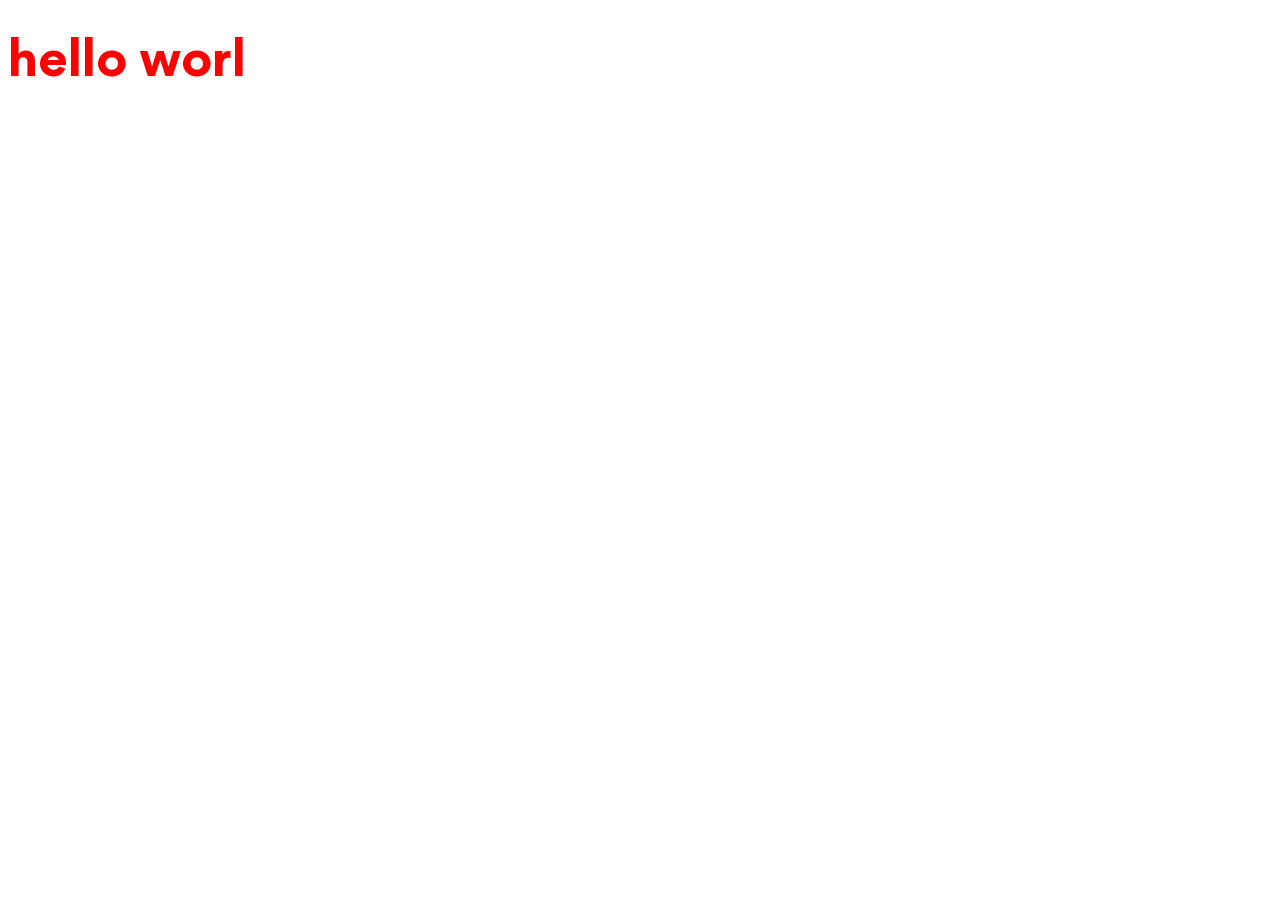
==== index.html @ bc9df367 "khoi tao project" ====
<!DOCTYPE html>
<html lang="en">
  <head>
    <meta charset="UTF-8" />
    <meta name="viewport" content="width=device-width, initial-scale=1.0" />
    <link rel="stylesheet" href="./assets/css/styles.css" />
    <title>Grocerymart</title>
    <!-- Favicon -->
    <link
      rel="apple-touch-icon"
      sizes="76x76"
      href="./assets/favicon/android-chrome-96x96.png"
    />
    <link
      rel="icon"
      type="image/png"
      sizes="32x32"
      href="./assets/favicon/favicon-32x32.png"
    />
    <link
      rel="icon"
      type="image/png"
      sizes="16x16"
      href="./assets/favicon/favicon-16x16.png"
    />
    <link rel="manifest" href="./assets/favicon/site.webmanifest" />
    <link
      rel="mask-icon"
      href="./assets/favicon/safari-pinned-tab.svg"
      color="#5bbad5"
    />
    <meta name="msapplication-TileColor" content="#da532c" />
    <meta name="theme-color" content="#ffffff" />
    <!-- font -->
    <link rel="stylesheet" href="./assets/fonts/stylesheet.css" />
  </head>
  <body>
    <h1>hello worl</h1>
  </body>
</html>
---- assets/css/styles.css ----
h1 {
  color: red;
}

body {
  font-size: 1.6rem;
  font-family: "Gordita", sans-serif;
}

/*# sourceMappingURL=styles.css.map */
---- assets/fonts/stylesheet.css ----
@font-face {
    font-family: 'Gordita';
    src: url('Gordita-BoldItalic.woff2') format('woff2'),
        url('Gordita-BoldItalic.woff') format('woff');
    font-weight: bold;
    font-style: italic;
    font-display: swap;
}

@font-face {
    font-family: 'Gordita';
    src: url('Gordita-Black.woff2') format('woff2'),
        url('Gordita-Black.woff') format('woff');
    font-weight: 900;
    font-style: normal;
    font-display: swap;
}

@font-face {
    font-family: 'Gordita';
    src: url('Gordita-BlackItalic.woff2') format('woff2'),
        url('Gordita-BlackItalic.woff') format('woff');
    font-weight: 900;
    font-style: italic;
    font-display: swap;
}

@font-face {
    font-family: 'Gordita';
    src: url('Gordita-Bold.woff2') format('woff2'),
        url('Gordita-Bold.woff') format('woff');
    font-weight: bold;
    font-style: normal;
    font-display: swap;
}

@font-face {
    font-family: 'Gordita';
    src: url('Gordita-Light.woff2') format('woff2'),
        url('Gordita-Light.woff') format('woff');
    font-weight: 300;
    font-style: normal;
    font-display: swap;
}

@font-face {
    font-family: 'Gordita';
    src: url('Gordita-Regular.woff2') format('woff2'),
        url('Gordita-Regular.woff') format('woff');
    font-weight: normal;
    font-style: normal;
    font-display: swap;
}

@font-face {
    font-family: 'Gordita';
    src: url('Gordita-Italic.woff2') format('woff2'),
        url('Gordita-Italic.woff') format('woff');
    font-weight: normal;
    font-style: italic;
    font-display: swap;
}

@font-face {
    font-family: 'Gordita';
    src: url('Gordita-LightItalic.woff2') format('woff2'),
        url('Gordita-LightItalic.woff') format('woff');
    font-weight: 300;
    font-style: italic;
    font-display: swap;
}

@font-face {
    font-family: 'Gordita';
    src: url('Gordita-MediumItalic.woff2') format('woff2'),
        url('Gordita-MediumItalic.woff') format('woff');
    font-weight: 500;
    font-style: italic;
    font-display: swap;
}

@font-face {
    font-family: 'Gordita';
    src: url('Gordita-Medium.woff2') format('woff2'),
        url('Gordita-Medium.woff') format('woff');
    font-weight: 500;
    font-style: normal;
    font-display: swap;
}
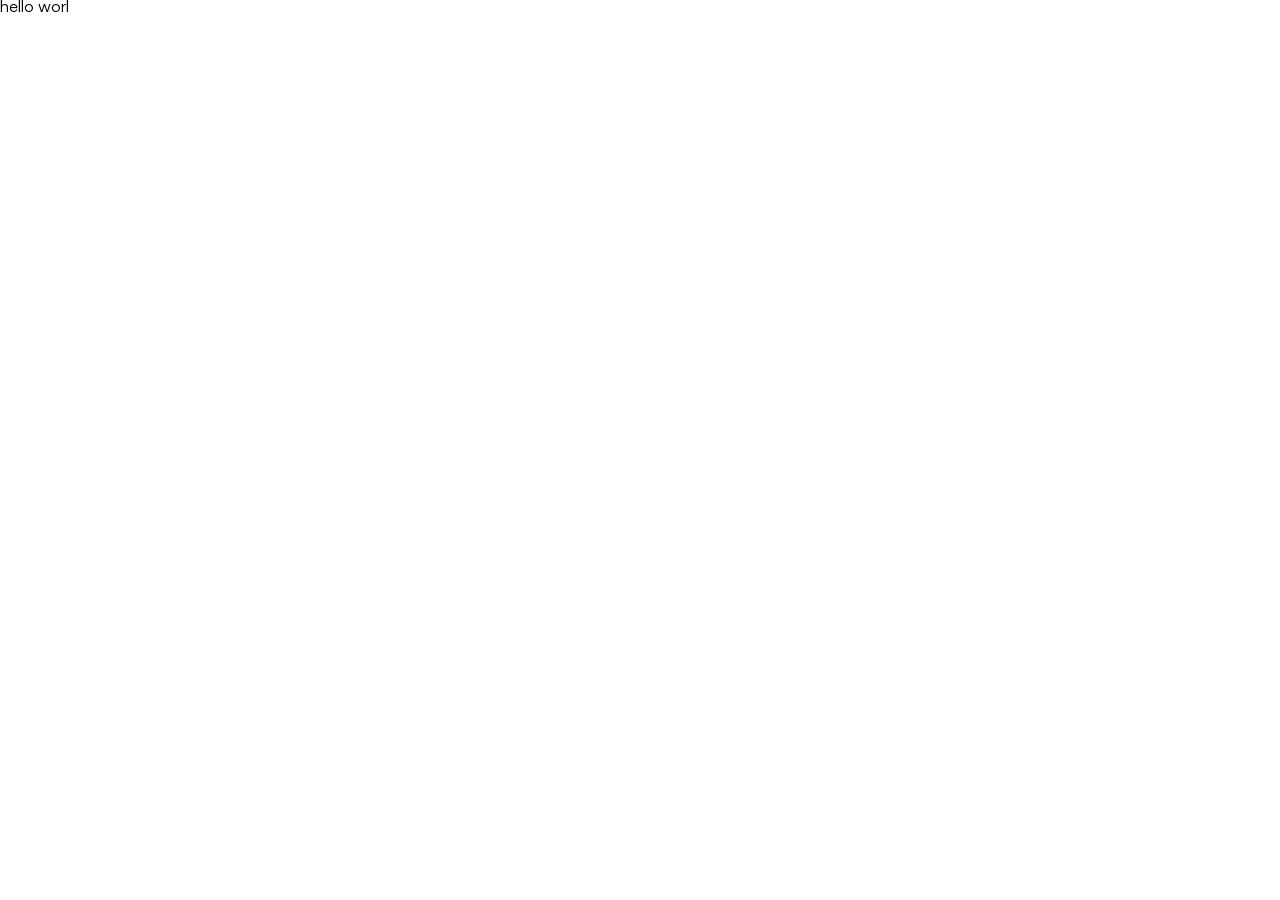
==== commit 09873258: "cấu hình sass cho dự án" ====
--- a/index.html
+++ b/index.html
@@ -33,6 +33,8 @@
     <meta name="theme-color" content="#ffffff" />
     <!-- font -->
     <link rel="stylesheet" href="./assets/fonts/stylesheet.css" />
+    <!-- Styles -->
+    <link rel="stylesheet" href="./assets/css/main.css" />
   </head>
   <body>
     <h1>hello worl</h1>
--- a/assets/css/main.css
+++ b/assets/css/main.css
@@ -0,0 +1,151 @@
+/* http://meyerweb.com/eric/tools/css/reset/ 
+   v2.0 | 20110126
+   License: none (public domain)
+*/
+html,
+body,
+div,
+span,
+applet,
+object,
+iframe,
+h1,
+h2,
+h3,
+h4,
+h5,
+h6,
+p,
+blockquote,
+pre,
+a,
+abbr,
+acronym,
+address,
+big,
+cite,
+code,
+del,
+dfn,
+em,
+img,
+ins,
+kbd,
+q,
+s,
+samp,
+small,
+strike,
+strong,
+sub,
+sup,
+tt,
+var,
+b,
+u,
+i,
+center,
+dl,
+dt,
+dd,
+ol,
+ul,
+li,
+fieldset,
+form,
+label,
+legend,
+table,
+caption,
+tbody,
+tfoot,
+thead,
+tr,
+th,
+td,
+article,
+aside,
+canvas,
+details,
+embed,
+figure,
+figcaption,
+footer,
+header,
+hgroup,
+menu,
+nav,
+output,
+ruby,
+section,
+summary,
+time,
+mark,
+audio,
+video {
+  margin: 0;
+  padding: 0;
+  border: 0;
+  font-size: 100%;
+  font: inherit;
+  vertical-align: baseline;
+}
+
+/* HTML5 display-role reset for older browsers */
+article,
+aside,
+details,
+figcaption,
+figure,
+footer,
+header,
+hgroup,
+menu,
+nav,
+section {
+  display: block;
+}
+
+body {
+  line-height: 1;
+}
+
+ol,
+ul {
+  list-style: none;
+}
+
+blockquote,
+q {
+  quotes: none;
+}
+
+blockquote:before,
+blockquote:after,
+q:before,
+q:after {
+  content: "";
+  content: none;
+}
+
+table {
+  border-collapse: collapse;
+  border-spacing: 0;
+}
+
+*,
+::before,
+::after {
+  box-sizing: border-box;
+}
+
+html {
+  font-size: 62.5%;
+}
+
+body {
+  font-size: 1.6rem;
+  font-family: "Gordita", sans-serif;
+}
+
+/*# sourceMappingURL=main.css.map */
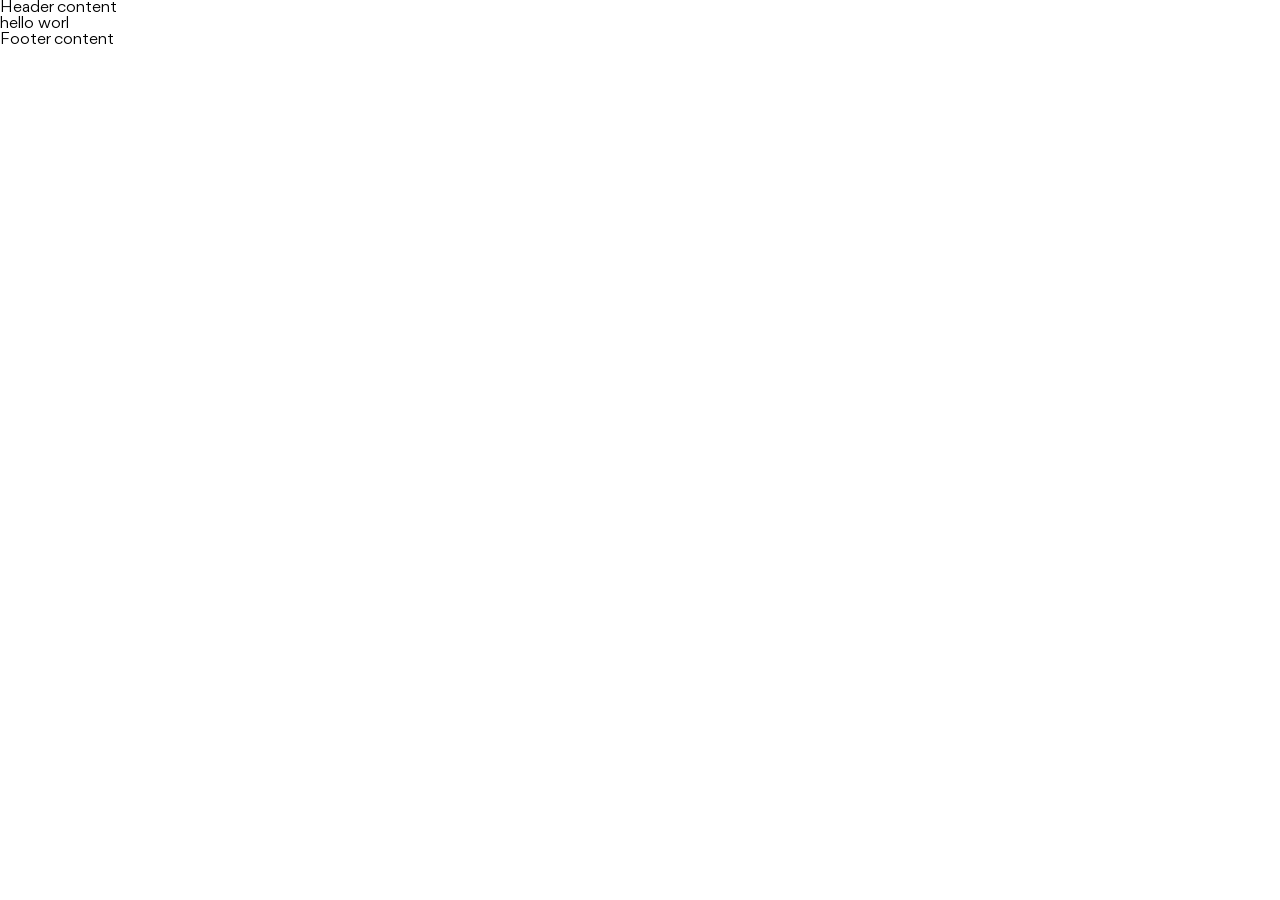
==== commit 0d389a53: "Tái sử dụng header, footer trong trang" ====
--- a/index.html
+++ b/index.html
@@ -35,8 +35,22 @@
     <link rel="stylesheet" href="./assets/fonts/stylesheet.css" />
     <!-- Styles -->
     <link rel="stylesheet" href="./assets/css/main.css" />
+    <script src="./assets/js/scripts.js"></script>
   </head>
   <body>
+    <!-- Header -->
+    <header id="header"></header>
+    <script>
+      load("#header", "./template/header.html");
+    </script>
+
+    <!-- Main -->
     <h1>hello worl</h1>
+
+    <!-- Footer -->
+    <footer id="footer"></footer>
+    <script>
+      load("#footer", "./template/footer.html");
+    </script>
   </body>
 </html>
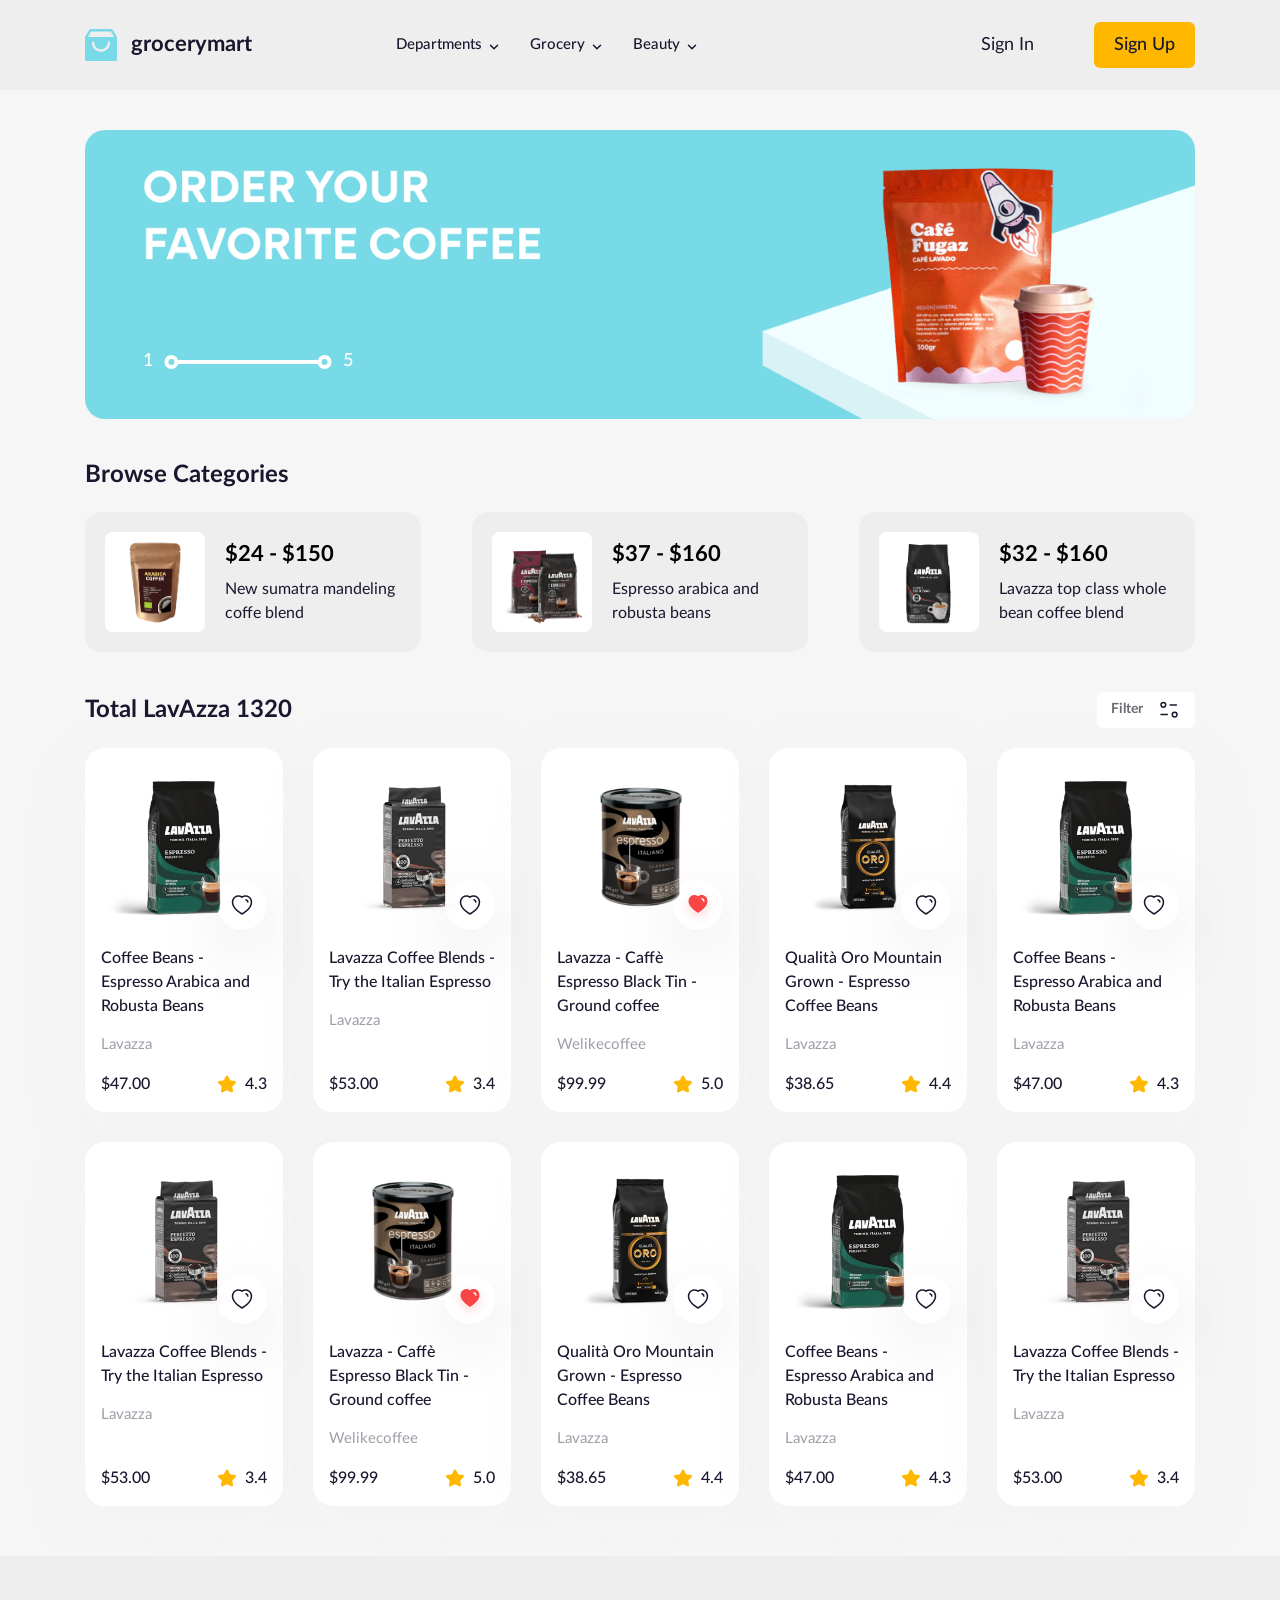
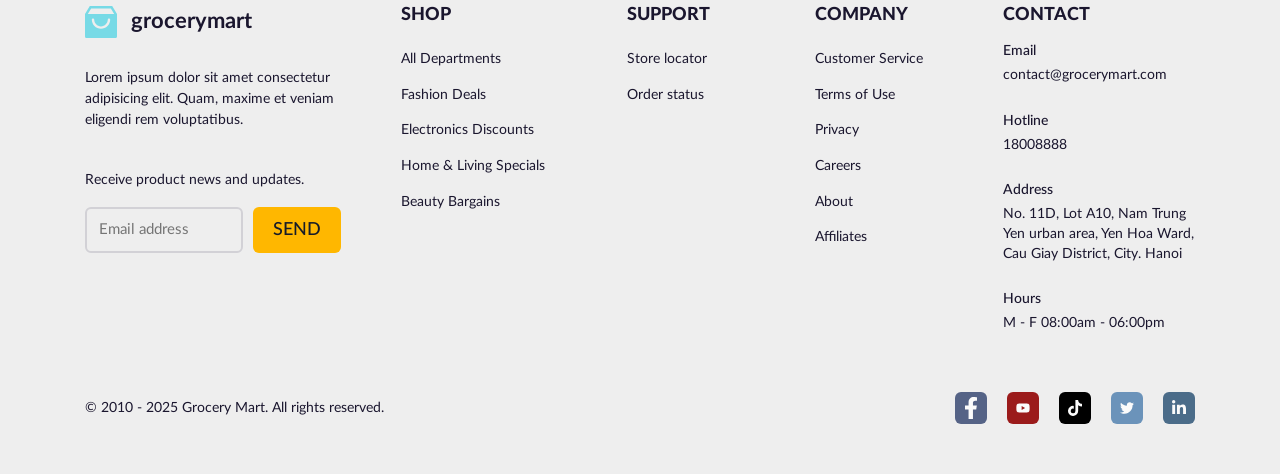
==== commit 191e4b61: "ok" ====
--- a/index.html
+++ b/index.html
@@ -1,56 +1,488 @@
 <!DOCTYPE html>
 <html lang="en">
-  <head>
-    <meta charset="UTF-8" />
-    <meta name="viewport" content="width=device-width, initial-scale=1.0" />
-    <link rel="stylesheet" href="./assets/css/styles.css" />
-    <title>Grocerymart</title>
-    <!-- Favicon -->
-    <link
-      rel="apple-touch-icon"
-      sizes="76x76"
-      href="./assets/favicon/android-chrome-96x96.png"
-    />
-    <link
-      rel="icon"
-      type="image/png"
-      sizes="32x32"
-      href="./assets/favicon/favicon-32x32.png"
-    />
-    <link
-      rel="icon"
-      type="image/png"
-      sizes="16x16"
-      href="./assets/favicon/favicon-16x16.png"
-    />
-    <link rel="manifest" href="./assets/favicon/site.webmanifest" />
-    <link
-      rel="mask-icon"
-      href="./assets/favicon/safari-pinned-tab.svg"
-      color="#5bbad5"
-    />
-    <meta name="msapplication-TileColor" content="#da532c" />
-    <meta name="theme-color" content="#ffffff" />
-    <!-- font -->
-    <link rel="stylesheet" href="./assets/fonts/stylesheet.css" />
-    <!-- Styles -->
-    <link rel="stylesheet" href="./assets/css/main.css" />
-    <script src="./assets/js/scripts.js"></script>
-  </head>
-  <body>
-    <!-- Header -->
-    <header id="header"></header>
-    <script>
-      load("#header", "./template/header.html");
-    </script>
-
-    <!-- Main -->
-    <h1>hello worl</h1>
-
-    <!-- Footer -->
-    <footer id="footer"></footer>
-    <script>
-      load("#footer", "./template/footer.html");
-    </script>
-  </body>
+    <head>
+        <meta charset="UTF-8" />
+        <meta name="viewport" content="width=device-width, initial-scale=1.0" />
+        <title>Grocery Mart</title>
+
+        <!-- Favicon -->
+        <link rel="apple-touch-icon" sizes="76x76" href="./assets/favicon/apple-touch-icon.png" />
+        <link rel="icon" type="image/png" sizes="32x32" href="./assets/favicon/favicon-32x32.png" />
+        <link rel="icon" type="image/png" sizes="16x16" href="./assets/favicon/favicon-16x16.png" />
+        <link rel="manifest" href="./assets/favicon/site.webmanifest" />
+        <meta name="msapplication-TileColor" content="#da532c" />
+        <meta name="theme-color" content="#ffffff" />
+
+        <!-- Fonts -->
+        <link rel="stylesheet" href="./assets/fonts/stylesheet.css" />
+
+        <!-- Styles -->
+        <link rel="stylesheet" href="./assets/css/main.css" />
+
+        <!-- Scripts -->
+        <script src="./assets/js/scripts.js"></script>
+    </head>
+    <body>
+        <!-- Header -->
+        <header id="header" class="header"></header>
+        <script>
+            load("#header", "./templates/header.html");
+        </script>
+
+        <!-- MAIN -->
+        <main class="container home">
+            <!-- Slideshow -->
+            <div class="home__container">
+                <div class="slideshow">
+                    <div class="slideshow__inner">
+                        <div class="slideshow__item">
+                            <a href="#!" class="slideshow__link">
+                                <picture>
+                                    <source
+                                        media="(max-width: 767.98px)"
+                                        srcset="./assets/img/slideshow/item-1-md.png"
+                                    />
+                                    <img src="./assets/img/slideshow/item-1.png" alt="" class="slideshow__img" />
+                                </picture>
+                            </a>
+                        </div>
+                    </div>
+
+                    <div class="slideshow__page">
+                        <span class="slideshow__num">1</span>
+                        <span class="slideshow__slider"></span>
+                        <span class="slideshow__num">5</span>
+                    </div>
+                </div>
+            </div>
+
+            <!-- Browse Categories -->
+            <section class="home__container">
+                <div class="home__row">
+                    <h2 class="home__heading">Browse Categories</h2>
+                </div>
+                <div class="home__cate row row-cols-3 row-cols-md-1">
+                    <!-- Category item 1 -->
+                    <div class="col">
+                        <a href="#!">
+                            <article class="cate-item">
+                                <img src="./assets/img/category-item/item-1.png" alt="" class="cate-item__thumb" />
+                                <div class="cate-item__info">
+                                    <h3 class="cate-item__title">$24 - $150</h3>
+                                    <p class="cate-item__desc">New sumatra mandeling coffe blend</p>
+                                </div>
+                            </article>
+                        </a>
+                    </div>
+
+                    <!-- Category item 2 -->
+                    <div class="col">
+                        <a href="#!">
+                            <article class="cate-item">
+                                <img src="./assets/img/category-item/item-2.png" alt="" class="cate-item__thumb" />
+                                <div class="cate-item__info">
+                                    <h3 class="cate-item__title">$37 - $160</h3>
+                                    <p class="cate-item__desc">Espresso arabica and robusta beans</p>
+                                </div>
+                            </article>
+                        </a>
+                    </div>
+
+                    <!-- Category item 3 -->
+                    <div class="col">
+                        <a href="#!">
+                            <article class="cate-item">
+                                <img src="./assets/img/category-item/item-3.png" alt="" class="cate-item__thumb" />
+                                <div class="cate-item__info">
+                                    <h3 class="cate-item__title">$32 - $160</h3>
+                                    <p class="cate-item__desc">Lavazza top class whole bean coffee blend</p>
+                                </div>
+                            </article>
+                        </a>
+                    </div>
+                </div>
+            </section>
+
+            <!-- Browse Products -->
+            <section class="home__container">
+                <div class="home__row">
+                    <h2 class="home__heading">Total LavAzza 1320</h2>
+                    <div class="filter-wrap">
+                        <button class="filter-btn js-toggle" toggle-target="#home-filter">
+                            Filter
+                            <img src="./assets/icons/filter.svg" alt="" class="filter-btn__icon icon" />
+                        </button>
+
+                        <div id="home-filter" class="filter hide">
+                            <img src="./assets/icons/arrow-up.png" alt="" class="filter__arrow" />
+                            <h3 class="filter__heading">Filter</h3>
+                            <form action="" class="filter__form form">
+                                <div class="filter__row filter__content">
+                                    <!-- Filter column 1 -->
+                                    <div class="filter__col">
+                                        <label for="" class="form__label">Price</label>
+                                        <div class="filter__form-group">
+                                            <div
+                                                class="filter__form-slider"
+                                                style="--min-value: 10%; --max-value: 60%"
+                                            ></div>
+                                        </div>
+                                        <div class="filter__form-group filter__form-group--inline">
+                                            <div>
+                                                <label for="" class="form__label form__label--small"> Minimum </label>
+                                                <div class="filter__form-text-input filter__form-text-input--small">
+                                                    <input
+                                                        type="text"
+                                                        name=""
+                                                        id=""
+                                                        class="filter__form-input"
+                                                        value="$30.00"
+                                                    />
+                                                </div>
+                                            </div>
+                                            <div>
+                                                <label for="" class="form__label form__label--small"> Maximum </label>
+                                                <div class="filter__form-text-input filter__form-text-input--small">
+                                                    <input
+                                                        type="text"
+                                                        name=""
+                                                        id=""
+                                                        class="filter__form-input"
+                                                        value="$100.00"
+                                                    />
+                                                </div>
+                                            </div>
+                                        </div>
+                                    </div>
+
+                                    <div class="filter__separate"></div>
+
+                                    <!-- Filter column 2 -->
+                                    <div class="filter__col">
+                                        <label for="" class="form__label">Size/Weight</label>
+                                        <div class="filter__form-group">
+                                            <div class="form__select-wrap">
+                                                <div class="form__select" style="--width: 158px">
+                                                    500g
+                                                    <img
+                                                        src="./assets/icons/select-arrow.svg"
+                                                        alt=""
+                                                        class="form__select-arrow icon"
+                                                    />
+                                                </div>
+                                                <div class="form__select">
+                                                    Gram
+                                                    <img
+                                                        src="./assets/icons/select-arrow.svg"
+                                                        alt=""
+                                                        class="form__select-arrow icon"
+                                                    />
+                                                </div>
+                                            </div>
+                                        </div>
+                                        <div class="filter__form-group">
+                                            <div class="form__tags">
+                                                <button class="form__tag">Small</button>
+                                                <button class="form__tag">Medium</button>
+                                                <button class="form__tag">Large</button>
+                                            </div>
+                                        </div>
+                                    </div>
+
+                                    <div class="filter__separate"></div>
+
+                                    <!-- Filter column 3 -->
+                                    <div class="filter__col">
+                                        <label for="" class="form__label">Brand</label>
+                                        <div class="filter__form-group">
+                                            <div class="filter__form-text-input">
+                                                <input
+                                                    type="text"
+                                                    name=""
+                                                    id=""
+                                                    placeholder="Search brand name"
+                                                    class="filter__form-input"
+                                                />
+                                                <img
+                                                    src="./assets/icons/search.svg"
+                                                    alt=""
+                                                    class="filter__form-input-icon icon"
+                                                />
+                                            </div>
+                                        </div>
+                                        <div class="filter__form-group">
+                                            <div class="form__tags">
+                                                <button class="form__tag">Lavazza</button>
+                                                <button class="form__tag">Nescafe</button>
+                                                <button class="form__tag">Starbucks</button>
+                                            </div>
+                                        </div>
+                                    </div>
+                                </div>
+                                <div class="filter__row filter__footer">
+                                    <button class="btn btn--text filter__cancel js-toggle" toggle-target="#home-filter">
+                                        Cancel
+                                    </button>
+                                    <button
+                                        class="btn btn--primary filter__submit js-toggle"
+                                        toggle-target="#home-filter"
+                                    >
+                                        Show Result
+                                    </button>
+                                </div>
+                            </form>
+                        </div>
+                    </div>
+                </div>
+
+                <div class="row row-cols-5 row-cols-lg-2 row-cols-sm-1 g-3">
+                    <!-- Product card 1 -->
+                    <div class="col">
+                        <article class="product-card">
+                            <div class="product-card__img-wrap">
+                                <a href="./product-detail.html">
+                                    <img src="./assets/img/product/item-1.png" alt="" class="product-card__thumb" />
+                                </a>
+                                <button class="like-btn product-card__like-btn">
+                                    <img src="./assets/icons/heart.svg" alt="" class="like-btn__icon icon" />
+                                    <img src="./assets/icons/heart-red.svg" alt="" class="like-btn__icon--liked" />
+                                </button>
+                            </div>
+                            <h3 class="product-card__title">
+                                <a href="./product-detail.html">Coffee Beans - Espresso Arabica and Robusta Beans</a>
+                            </h3>
+                            <p class="product-card__brand">Lavazza</p>
+                            <div class="product-card__row">
+                                <span class="product-card__price">$47.00</span>
+                                <img src="./assets/icons/star.svg" alt="" class="product-card__star" />
+                                <span class="product-card__score">4.3</span>
+                            </div>
+                        </article>
+                    </div>
+
+                    <!-- Product card 2 -->
+                    <div class="col">
+                        <article class="product-card">
+                            <div class="product-card__img-wrap">
+                                <a href="./product-detail.html">
+                                    <img src="./assets/img/product/item-2.png" alt="" class="product-card__thumb" />
+                                </a>
+                                <button class="like-btn product-card__like-btn">
+                                    <img src="./assets/icons/heart.svg" alt="" class="like-btn__icon icon" />
+                                    <img src="./assets/icons/heart-red.svg" alt="" class="like-btn__icon--liked" />
+                                </button>
+                            </div>
+                            <h3 class="product-card__title">
+                                <a href="./product-detail.html">Lavazza Coffee Blends - Try the Italian Espresso</a>
+                            </h3>
+                            <p class="product-card__brand">Lavazza</p>
+                            <div class="product-card__row">
+                                <span class="product-card__price">$53.00</span>
+                                <img src="./assets/icons/star.svg" alt="" class="product-card__star" />
+                                <span class="product-card__score">3.4</span>
+                            </div>
+                        </article>
+                    </div>
+
+                    <!-- Product card 3 -->
+                    <div class="col">
+                        <article class="product-card">
+                            <div class="product-card__img-wrap">
+                                <a href="./product-detail.html">
+                                    <img src="./assets/img/product/item-3.png" alt="" class="product-card__thumb" />
+                                </a>
+                                <button class="like-btn like-btn--liked product-card__like-btn">
+                                    <img src="./assets/icons/heart.svg" alt="" class="like-btn__icon icon" />
+                                    <img src="./assets/icons/heart-red.svg" alt="" class="like-btn__icon--liked" />
+                                </button>
+                            </div>
+                            <h3 class="product-card__title">
+                                <a href="./product-detail.html">Lavazza - Caffè Espresso Black Tin - Ground coffee</a>
+                            </h3>
+                            <p class="product-card__brand">Welikecoffee</p>
+                            <div class="product-card__row">
+                                <span class="product-card__price">$99.99</span>
+                                <img src="./assets/icons/star.svg" alt="" class="product-card__star" />
+                                <span class="product-card__score">5.0</span>
+                            </div>
+                        </article>
+                    </div>
+
+                    <!-- Product card 4 -->
+                    <div class="col">
+                        <article class="product-card">
+                            <div class="product-card__img-wrap">
+                                <a href="./product-detail.html">
+                                    <img src="./assets/img/product/item-4.png" alt="" class="product-card__thumb" />
+                                </a>
+                                <button class="like-btn product-card__like-btn">
+                                    <img src="./assets/icons/heart.svg" alt="" class="like-btn__icon icon" />
+                                    <img src="./assets/icons/heart-red.svg" alt="" class="like-btn__icon--liked" />
+                                </button>
+                            </div>
+                            <h3 class="product-card__title">
+                                <a href="./product-detail.html">Qualità Oro Mountain Grown - Espresso Coffee Beans</a>
+                            </h3>
+                            <p class="product-card__brand">Lavazza</p>
+                            <div class="product-card__row">
+                                <span class="product-card__price">$38.65</span>
+                                <img src="./assets/icons/star.svg" alt="" class="product-card__star" />
+                                <span class="product-card__score">4.4</span>
+                            </div>
+                        </article>
+                    </div>
+
+                    <!-- Product card 5 -->
+                    <div class="col">
+                        <article class="product-card">
+                            <div class="product-card__img-wrap">
+                                <a href="./product-detail.html">
+                                    <img src="./assets/img/product/item-1.png" alt="" class="product-card__thumb" />
+                                </a>
+                                <button class="like-btn product-card__like-btn">
+                                    <img src="./assets/icons/heart.svg" alt="" class="like-btn__icon icon" />
+                                    <img src="./assets/icons/heart-red.svg" alt="" class="like-btn__icon--liked" />
+                                </button>
+                            </div>
+                            <h3 class="product-card__title">
+                                <a href="./product-detail.html">Coffee Beans - Espresso Arabica and Robusta Beans</a>
+                            </h3>
+                            <p class="product-card__brand">Lavazza</p>
+                            <div class="product-card__row">
+                                <span class="product-card__price">$47.00</span>
+                                <img src="./assets/icons/star.svg" alt="" class="product-card__star" />
+                                <span class="product-card__score">4.3</span>
+                            </div>
+                        </article>
+                    </div>
+
+                    <!-- Product card 6 -->
+                    <div class="col">
+                        <article class="product-card">
+                            <div class="product-card__img-wrap">
+                                <a href="./product-detail.html">
+                                    <img src="./assets/img/product/item-2.png" alt="" class="product-card__thumb" />
+                                </a>
+                                <button class="like-btn product-card__like-btn">
+                                    <img src="./assets/icons/heart.svg" alt="" class="like-btn__icon icon" />
+                                    <img src="./assets/icons/heart-red.svg" alt="" class="like-btn__icon--liked" />
+                                </button>
+                            </div>
+                            <h3 class="product-card__title">
+                                <a href="./product-detail.html">Lavazza Coffee Blends - Try the Italian Espresso</a>
+                            </h3>
+                            <p class="product-card__brand">Lavazza</p>
+                            <div class="product-card__row">
+                                <span class="product-card__price">$53.00</span>
+                                <img src="./assets/icons/star.svg" alt="" class="product-card__star" />
+                                <span class="product-card__score">3.4</span>
+                            </div>
+                        </article>
+                    </div>
+
+                    <!-- Product card 7 -->
+                    <div class="col">
+                        <article class="product-card">
+                            <div class="product-card__img-wrap">
+                                <a href="./product-detail.html">
+                                    <img src="./assets/img/product/item-3.png" alt="" class="product-card__thumb" />
+                                </a>
+                                <button class="like-btn like-btn--liked product-card__like-btn">
+                                    <img src="./assets/icons/heart.svg" alt="" class="like-btn__icon icon" />
+                                    <img src="./assets/icons/heart-red.svg" alt="" class="like-btn__icon--liked" />
+                                </button>
+                            </div>
+                            <h3 class="product-card__title">
+                                <a href="./product-detail.html">Lavazza - Caffè Espresso Black Tin - Ground coffee</a>
+                            </h3>
+                            <p class="product-card__brand">Welikecoffee</p>
+                            <div class="product-card__row">
+                                <span class="product-card__price">$99.99</span>
+                                <img src="./assets/icons/star.svg" alt="" class="product-card__star" />
+                                <span class="product-card__score">5.0</span>
+                            </div>
+                        </article>
+                    </div>
+
+                    <!-- Product card 8 -->
+                    <div class="col">
+                        <article class="product-card">
+                            <div class="product-card__img-wrap">
+                                <a href="./product-detail.html">
+                                    <img src="./assets/img/product/item-4.png" alt="" class="product-card__thumb" />
+                                </a>
+                                <button class="like-btn product-card__like-btn">
+                                    <img src="./assets/icons/heart.svg" alt="" class="like-btn__icon icon" />
+                                    <img src="./assets/icons/heart-red.svg" alt="" class="like-btn__icon--liked" />
+                                </button>
+                            </div>
+                            <h3 class="product-card__title">
+                                <a href="./product-detail.html">Qualità Oro Mountain Grown - Espresso Coffee Beans</a>
+                            </h3>
+                            <p class="product-card__brand">Lavazza</p>
+                            <div class="product-card__row">
+                                <span class="product-card__price">$38.65</span>
+                                <img src="./assets/icons/star.svg" alt="" class="product-card__star" />
+                                <span class="product-card__score">4.4</span>
+                            </div>
+                        </article>
+                    </div>
+
+                    <!-- Product card 9 -->
+                    <div class="col">
+                        <article class="product-card">
+                            <div class="product-card__img-wrap">
+                                <a href="./product-detail.html">
+                                    <img src="./assets/img/product/item-1.png" alt="" class="product-card__thumb" />
+                                </a>
+                                <button class="like-btn product-card__like-btn">
+                                    <img src="./assets/icons/heart.svg" alt="" class="like-btn__icon icon" />
+                                    <img src="./assets/icons/heart-red.svg" alt="" class="like-btn__icon--liked" />
+                                </button>
+                            </div>
+                            <h3 class="product-card__title">
+                                <a href="./product-detail.html">Coffee Beans - Espresso Arabica and Robusta Beans</a>
+                            </h3>
+                            <p class="product-card__brand">Lavazza</p>
+                            <div class="product-card__row">
+                                <span class="product-card__price">$47.00</span>
+                                <img src="./assets/icons/star.svg" alt="" class="product-card__star" />
+                                <span class="product-card__score">4.3</span>
+                            </div>
+                        </article>
+                    </div>
+
+                    <!-- Product card 10 -->
+                    <div class="col">
+                        <article class="product-card">
+                            <div class="product-card__img-wrap">
+                                <a href="./product-detail.html">
+                                    <img src="./assets/img/product/item-2.png" alt="" class="product-card__thumb" />
+                                </a>
+                                <button class="like-btn product-card__like-btn">
+                                    <img src="./assets/icons/heart.svg" alt="" class="like-btn__icon icon" />
+                                    <img src="./assets/icons/heart-red.svg" alt="" class="like-btn__icon--liked" />
+                                </button>
+                            </div>
+                            <h3 class="product-card__title">
+                                <a href="./product-detail.html">Lavazza Coffee Blends - Try the Italian Espresso</a>
+                            </h3>
+                            <p class="product-card__brand">Lavazza</p>
+                            <div class="product-card__row">
+                                <span class="product-card__price">$53.00</span>
+                                <img src="./assets/icons/star.svg" alt="" class="product-card__star" />
+                                <span class="product-card__score">3.4</span>
+                            </div>
+                        </article>
+                    </div>
+                </div>
+            </section>
+        </main>
+
+        <!-- Footer -->
+        <footer id="footer" class="footer"></footer>
+        <script>
+            load("#footer", "./templates/footer.html");
+        </script>
+    </body>
 </html>
--- a/assets/fonts/stylesheet.css
+++ b/assets/fonts/stylesheet.css
@@ -1,90 +1,72 @@
+/* LATO */
 @font-face {
-    font-family: 'Gordita';
-    src: url('Gordita-BoldItalic.woff2') format('woff2'),
-        url('Gordita-BoldItalic.woff') format('woff');
+    font-family: 'Lato';
+    src: url('Lato-Bold.woff2') format('woff2'), url('Lato-Bold.woff') format('woff');
     font-weight: bold;
-    font-style: italic;
+    font-style: normal;
     font-display: swap;
 }
 
 @font-face {
-    font-family: 'Gordita';
-    src: url('Gordita-Black.woff2') format('woff2'),
-        url('Gordita-Black.woff') format('woff');
+    font-family: 'Lato Hairline';
+    src: url('Lato-Hairline.woff2') format('woff2'), url('Lato-Hairline.woff') format('woff');
+    font-weight: normal;
+    font-style: normal;
+    font-display: swap;
+}
+
+@font-face {
+    font-family: 'Lato';
+    src: url('Lato-Black.woff2') format('woff2'), url('Lato-Black.woff') format('woff');
     font-weight: 900;
     font-style: normal;
     font-display: swap;
 }
 
 @font-face {
-    font-family: 'Gordita';
-    src: url('Gordita-BlackItalic.woff2') format('woff2'),
-        url('Gordita-BlackItalic.woff') format('woff');
+    font-family: 'Lato';
+    src: url('Lato-Heavy.woff2') format('woff2'), url('Lato-Heavy.woff') format('woff');
     font-weight: 900;
+    font-style: normal;
+    font-display: swap;
+}
+
+@font-face {
+    font-family: 'Lato';
+    src: url('Lato-Regular.woff2') format('woff2'), url('Lato-Regular.woff') format('woff');
+    font-weight: normal;
+    font-style: normal;
+    font-display: swap;
+}
+
+@font-face {
+    font-family: 'Lato';
+    src: url('Lato-Medium.woff2') format('woff2'), url('Lato-Medium.woff') format('woff');
+    font-weight: 500;
+    font-style: normal;
+    font-display: swap;
+}
+
+@font-face {
+    font-family: 'Lato';
+    src: url('Lato-Italic.woff2') format('woff2'), url('Lato-Italic.woff') format('woff');
+    font-weight: normal;
     font-style: italic;
     font-display: swap;
 }
 
 @font-face {
-    font-family: 'Gordita';
-    src: url('Gordita-Bold.woff2') format('woff2'),
-        url('Gordita-Bold.woff') format('woff');
-    font-weight: bold;
-    font-style: normal;
-    font-display: swap;
-}
-
-@font-face {
-    font-family: 'Gordita';
-    src: url('Gordita-Light.woff2') format('woff2'),
-        url('Gordita-Light.woff') format('woff');
+    font-family: 'Lato';
+    src: url('Lato-Light.woff2') format('woff2'), url('Lato-Light.woff') format('woff');
     font-weight: 300;
     font-style: normal;
     font-display: swap;
 }
 
 @font-face {
-    font-family: 'Gordita';
-    src: url('Gordita-Regular.woff2') format('woff2'),
-        url('Gordita-Regular.woff') format('woff');
-    font-weight: normal;
+    font-family: 'Lato';
+    src: url('Lato-Thin.woff2') format('woff2'), url('Lato-Thin.woff') format('woff');
+    font-weight: 100;
     font-style: normal;
     font-display: swap;
 }
-
-@font-face {
-    font-family: 'Gordita';
-    src: url('Gordita-Italic.woff2') format('woff2'),
-        url('Gordita-Italic.woff') format('woff');
-    font-weight: normal;
-    font-style: italic;
-    font-display: swap;
-}
-
-@font-face {
-    font-family: 'Gordita';
-    src: url('Gordita-LightItalic.woff2') format('woff2'),
-        url('Gordita-LightItalic.woff') format('woff');
-    font-weight: 300;
-    font-style: italic;
-    font-display: swap;
-}
-
-@font-face {
-    font-family: 'Gordita';
-    src: url('Gordita-MediumItalic.woff2') format('woff2'),
-        url('Gordita-MediumItalic.woff') format('woff');
-    font-weight: 500;
-    font-style: italic;
-    font-display: swap;
-}
-
-@font-face {
-    font-family: 'Gordita';
-    src: url('Gordita-Medium.woff2') format('woff2'),
-        url('Gordita-Medium.woff') format('woff');
-    font-weight: 500;
-    font-style: normal;
-    font-display: swap;
-}
-
--- a/assets/css/main.css
+++ b/assets/css/main.css
@@ -139,13 +139,4471 @@
   box-sizing: border-box;
 }
 
+* {
+  -webkit-tap-highlight-color: transparent;
+}
+
 html {
   font-size: 62.5%;
 }
 
 body {
   font-size: 1.6rem;
-  font-family: "Gordita", sans-serif;
+  font-family: Lato, sans-serif;
+  color: var(--text-color);
+  background: var(--body-bg);
+}
+
+a {
+  color: inherit;
+  text-decoration: none;
+}
+
+button {
+  border: none;
+  outline: none;
+  background: transparent;
+  padding: 0;
+  cursor: pointer;
+}
+
+a,
+img,
+button,
+input,
+label,
+textarea,
+select {
+  padding: 0;
+  font-family: inherit;
+  color: inherit;
+  outline: none;
+  border: none;
+}
+
+input,
+textarea {
+  background: transparent;
+}
+
+input:-webkit-autofill,
+input:-webkit-autofill:focus,
+input:-webkit-autofill:active,
+input:-webkit-autofill:hover {
+  transition: background-color 1s 9999s;
+  -webkit-text-fill-color: var(--text-color);
+  caret-color: var(--text-color);
+}
+
+.icon {
+  filter: var(--icon-color);
+}
+
+@media (max-width: 575.98px) {
+  .container {
+    padding-left: 20px !important;
+    padding-right: 20px !important;
+  }
+}
+
+i,
+em {
+  font-style: italic;
+}
+
+b,
+strong {
+  font-weight: 600;
+}
+
+.separate {
+  margin: var(--margin) 0;
+  height: 1px;
+  background: var(--separate-color);
+}
+
+.row > *, .container-fluid, .container {
+  padding-left: calc(var(--grid-gutter-x) * 0.5);
+  padding-right: calc(var(--grid-gutter-x) * 0.5);
+}
+
+.container-fluid, .container {
+  --grid-gutter-x: 30px;
+  --grid-gutter-y: 0;
+  width: 1370px;
+  margin-left: auto;
+  margin-right: auto;
+}
+
+.container {
+  width: 1370px;
+}
+
+.row {
+  display: flex;
+  flex-wrap: wrap;
+  margin-top: calc(var(--grid-gutter-y) * -1);
+  margin-left: calc(var(--grid-gutter-x) * 0.5 * -1);
+  margin-right: calc(var(--grid-gutter-x) * 0.5 * -1);
+}
+.row > * {
+  margin-top: var(--grid-gutter-y);
+}
+
+.col {
+  flex: 1 0;
+}
+
+.row-cols-1 > * {
+  flex: 0 0 auto;
+  width: 100%;
+}
+
+.row-cols-2 > * {
+  flex: 0 0 auto;
+  width: 50%;
+}
+
+.row-cols-3 > * {
+  flex: 0 0 auto;
+  width: 33.3333333333%;
+}
+
+.row-cols-4 > * {
+  flex: 0 0 auto;
+  width: 25%;
+}
+
+.row-cols-5 > * {
+  flex: 0 0 auto;
+  width: 20%;
+}
+
+.row-cols-6 > * {
+  flex: 0 0 auto;
+  width: 16.6666666667%;
+}
+
+.col-1 {
+  flex: 0 0 auto;
+  width: 8.3333333333%;
+}
+
+.col-2 {
+  flex: 0 0 auto;
+  width: 16.6666666667%;
+}
+
+.col-3 {
+  flex: 0 0 auto;
+  width: 25%;
+}
+
+.col-4 {
+  flex: 0 0 auto;
+  width: 33.3333333333%;
+}
+
+.col-5 {
+  flex: 0 0 auto;
+  width: 41.6666666667%;
+}
+
+.col-6 {
+  flex: 0 0 auto;
+  width: 50%;
+}
+
+.col-7 {
+  flex: 0 0 auto;
+  width: 58.3333333333%;
+}
+
+.col-8 {
+  flex: 0 0 auto;
+  width: 66.6666666667%;
+}
+
+.col-9 {
+  flex: 0 0 auto;
+  width: 75%;
+}
+
+.col-10 {
+  flex: 0 0 auto;
+  width: 83.3333333333%;
+}
+
+.col-11 {
+  flex: 0 0 auto;
+  width: 91.6666666667%;
+}
+
+.col-12 {
+  flex: 0 0 auto;
+  width: 100%;
+}
+
+.offset-0 {
+  margin-left: 0;
+}
+
+.offset-1 {
+  margin-left: 8.3333333333%;
+}
+
+.offset-2 {
+  margin-left: 16.6666666667%;
+}
+
+.offset-3 {
+  margin-left: 25%;
+}
+
+.offset-4 {
+  margin-left: 33.3333333333%;
+}
+
+.offset-5 {
+  margin-left: 41.6666666667%;
+}
+
+.offset-6 {
+  margin-left: 50%;
+}
+
+.offset-7 {
+  margin-left: 58.3333333333%;
+}
+
+.offset-8 {
+  margin-left: 66.6666666667%;
+}
+
+.offset-9 {
+  margin-left: 75%;
+}
+
+.offset-10 {
+  margin-left: 83.3333333333%;
+}
+
+.offset-11 {
+  margin-left: 91.6666666667%;
+}
+
+.g-0,
+.gx-0 {
+  --grid-gutter-x: 0px;
+}
+
+.g-0,
+.gy-0 {
+  --grid-gutter-y: 0px;
+}
+
+.g-1,
+.gx-1 {
+  --grid-gutter-x: 7.5px;
+}
+
+.g-1,
+.gy-1 {
+  --grid-gutter-y: 7.5px;
+}
+
+.g-2,
+.gx-2 {
+  --grid-gutter-x: 15px;
+}
+
+.g-2,
+.gy-2 {
+  --grid-gutter-y: 15px;
+}
+
+.g-3,
+.gx-3 {
+  --grid-gutter-x: 30px;
+}
+
+.g-3,
+.gy-3 {
+  --grid-gutter-y: 30px;
+}
+
+.g-4,
+.gx-4 {
+  --grid-gutter-x: 45px;
+}
+
+.g-4,
+.gy-4 {
+  --grid-gutter-y: 45px;
+}
+
+.g-5,
+.gx-5 {
+  --grid-gutter-x: 90px;
+}
+
+.g-5,
+.gy-5 {
+  --grid-gutter-y: 90px;
+}
+
+@media (max-width: 1399.98px) {
+  .container {
+    max-width: 1140px;
+  }
+  .row-cols-xxl-1 > * {
+    flex: 0 0 auto;
+    width: 100%;
+  }
+  .row-cols-xxl-2 > * {
+    flex: 0 0 auto;
+    width: 50%;
+  }
+  .row-cols-xxl-3 > * {
+    flex: 0 0 auto;
+    width: 33.3333333333%;
+  }
+  .row-cols-xxl-4 > * {
+    flex: 0 0 auto;
+    width: 25%;
+  }
+  .row-cols-xxl-5 > * {
+    flex: 0 0 auto;
+    width: 20%;
+  }
+  .row-cols-xxl-6 > * {
+    flex: 0 0 auto;
+    width: 16.6666666667%;
+  }
+  .col-xxl-1 {
+    flex: 0 0 auto;
+    width: 8.3333333333%;
+  }
+  .col-xxl-2 {
+    flex: 0 0 auto;
+    width: 16.6666666667%;
+  }
+  .col-xxl-3 {
+    flex: 0 0 auto;
+    width: 25%;
+  }
+  .col-xxl-4 {
+    flex: 0 0 auto;
+    width: 33.3333333333%;
+  }
+  .col-xxl-5 {
+    flex: 0 0 auto;
+    width: 41.6666666667%;
+  }
+  .col-xxl-6 {
+    flex: 0 0 auto;
+    width: 50%;
+  }
+  .col-xxl-7 {
+    flex: 0 0 auto;
+    width: 58.3333333333%;
+  }
+  .col-xxl-8 {
+    flex: 0 0 auto;
+    width: 66.6666666667%;
+  }
+  .col-xxl-9 {
+    flex: 0 0 auto;
+    width: 75%;
+  }
+  .col-xxl-10 {
+    flex: 0 0 auto;
+    width: 83.3333333333%;
+  }
+  .col-xxl-11 {
+    flex: 0 0 auto;
+    width: 91.6666666667%;
+  }
+  .col-xxl-12 {
+    flex: 0 0 auto;
+    width: 100%;
+  }
+  .offset-xxl-0 {
+    margin-left: 0;
+  }
+  .offset-xxl-1 {
+    margin-left: 8.3333333333%;
+  }
+  .offset-xxl-2 {
+    margin-left: 16.6666666667%;
+  }
+  .offset-xxl-3 {
+    margin-left: 25%;
+  }
+  .offset-xxl-4 {
+    margin-left: 33.3333333333%;
+  }
+  .offset-xxl-5 {
+    margin-left: 41.6666666667%;
+  }
+  .offset-xxl-6 {
+    margin-left: 50%;
+  }
+  .offset-xxl-7 {
+    margin-left: 58.3333333333%;
+  }
+  .offset-xxl-8 {
+    margin-left: 66.6666666667%;
+  }
+  .offset-xxl-9 {
+    margin-left: 75%;
+  }
+  .offset-xxl-10 {
+    margin-left: 83.3333333333%;
+  }
+  .offset-xxl-11 {
+    margin-left: 91.6666666667%;
+  }
+  .g-xxl-0,
+  .gx-xxl-0 {
+    --grid-gutter-x: 0px;
+  }
+  .g-xxl-0,
+  .gy-xxl-0 {
+    --grid-gutter-y: 0px;
+  }
+  .g-xxl-1,
+  .gx-xxl-1 {
+    --grid-gutter-x: 7.5px;
+  }
+  .g-xxl-1,
+  .gy-xxl-1 {
+    --grid-gutter-y: 7.5px;
+  }
+  .g-xxl-2,
+  .gx-xxl-2 {
+    --grid-gutter-x: 15px;
+  }
+  .g-xxl-2,
+  .gy-xxl-2 {
+    --grid-gutter-y: 15px;
+  }
+  .g-xxl-3,
+  .gx-xxl-3 {
+    --grid-gutter-x: 30px;
+  }
+  .g-xxl-3,
+  .gy-xxl-3 {
+    --grid-gutter-y: 30px;
+  }
+  .g-xxl-4,
+  .gx-xxl-4 {
+    --grid-gutter-x: 45px;
+  }
+  .g-xxl-4,
+  .gy-xxl-4 {
+    --grid-gutter-y: 45px;
+  }
+  .g-xxl-5,
+  .gx-xxl-5 {
+    --grid-gutter-x: 90px;
+  }
+  .g-xxl-5,
+  .gy-xxl-5 {
+    --grid-gutter-y: 90px;
+  }
+}
+@media (max-width: 1199.98px) {
+  .container {
+    max-width: 960px;
+  }
+  .row-cols-xl-1 > * {
+    flex: 0 0 auto;
+    width: 100%;
+  }
+  .row-cols-xl-2 > * {
+    flex: 0 0 auto;
+    width: 50%;
+  }
+  .row-cols-xl-3 > * {
+    flex: 0 0 auto;
+    width: 33.3333333333%;
+  }
+  .row-cols-xl-4 > * {
+    flex: 0 0 auto;
+    width: 25%;
+  }
+  .row-cols-xl-5 > * {
+    flex: 0 0 auto;
+    width: 20%;
+  }
+  .row-cols-xl-6 > * {
+    flex: 0 0 auto;
+    width: 16.6666666667%;
+  }
+  .col-xl-1 {
+    flex: 0 0 auto;
+    width: 8.3333333333%;
+  }
+  .col-xl-2 {
+    flex: 0 0 auto;
+    width: 16.6666666667%;
+  }
+  .col-xl-3 {
+    flex: 0 0 auto;
+    width: 25%;
+  }
+  .col-xl-4 {
+    flex: 0 0 auto;
+    width: 33.3333333333%;
+  }
+  .col-xl-5 {
+    flex: 0 0 auto;
+    width: 41.6666666667%;
+  }
+  .col-xl-6 {
+    flex: 0 0 auto;
+    width: 50%;
+  }
+  .col-xl-7 {
+    flex: 0 0 auto;
+    width: 58.3333333333%;
+  }
+  .col-xl-8 {
+    flex: 0 0 auto;
+    width: 66.6666666667%;
+  }
+  .col-xl-9 {
+    flex: 0 0 auto;
+    width: 75%;
+  }
+  .col-xl-10 {
+    flex: 0 0 auto;
+    width: 83.3333333333%;
+  }
+  .col-xl-11 {
+    flex: 0 0 auto;
+    width: 91.6666666667%;
+  }
+  .col-xl-12 {
+    flex: 0 0 auto;
+    width: 100%;
+  }
+  .offset-xl-0 {
+    margin-left: 0;
+  }
+  .offset-xl-1 {
+    margin-left: 8.3333333333%;
+  }
+  .offset-xl-2 {
+    margin-left: 16.6666666667%;
+  }
+  .offset-xl-3 {
+    margin-left: 25%;
+  }
+  .offset-xl-4 {
+    margin-left: 33.3333333333%;
+  }
+  .offset-xl-5 {
+    margin-left: 41.6666666667%;
+  }
+  .offset-xl-6 {
+    margin-left: 50%;
+  }
+  .offset-xl-7 {
+    margin-left: 58.3333333333%;
+  }
+  .offset-xl-8 {
+    margin-left: 66.6666666667%;
+  }
+  .offset-xl-9 {
+    margin-left: 75%;
+  }
+  .offset-xl-10 {
+    margin-left: 83.3333333333%;
+  }
+  .offset-xl-11 {
+    margin-left: 91.6666666667%;
+  }
+  .g-xl-0,
+  .gx-xl-0 {
+    --grid-gutter-x: 0px;
+  }
+  .g-xl-0,
+  .gy-xl-0 {
+    --grid-gutter-y: 0px;
+  }
+  .g-xl-1,
+  .gx-xl-1 {
+    --grid-gutter-x: 7.5px;
+  }
+  .g-xl-1,
+  .gy-xl-1 {
+    --grid-gutter-y: 7.5px;
+  }
+  .g-xl-2,
+  .gx-xl-2 {
+    --grid-gutter-x: 15px;
+  }
+  .g-xl-2,
+  .gy-xl-2 {
+    --grid-gutter-y: 15px;
+  }
+  .g-xl-3,
+  .gx-xl-3 {
+    --grid-gutter-x: 30px;
+  }
+  .g-xl-3,
+  .gy-xl-3 {
+    --grid-gutter-y: 30px;
+  }
+  .g-xl-4,
+  .gx-xl-4 {
+    --grid-gutter-x: 45px;
+  }
+  .g-xl-4,
+  .gy-xl-4 {
+    --grid-gutter-y: 45px;
+  }
+  .g-xl-5,
+  .gx-xl-5 {
+    --grid-gutter-x: 90px;
+  }
+  .g-xl-5,
+  .gy-xl-5 {
+    --grid-gutter-y: 90px;
+  }
+}
+@media (max-width: 991.98px) {
+  .container {
+    max-width: 720px;
+  }
+  .row-cols-lg-1 > * {
+    flex: 0 0 auto;
+    width: 100%;
+  }
+  .row-cols-lg-2 > * {
+    flex: 0 0 auto;
+    width: 50%;
+  }
+  .row-cols-lg-3 > * {
+    flex: 0 0 auto;
+    width: 33.3333333333%;
+  }
+  .row-cols-lg-4 > * {
+    flex: 0 0 auto;
+    width: 25%;
+  }
+  .row-cols-lg-5 > * {
+    flex: 0 0 auto;
+    width: 20%;
+  }
+  .row-cols-lg-6 > * {
+    flex: 0 0 auto;
+    width: 16.6666666667%;
+  }
+  .col-lg-1 {
+    flex: 0 0 auto;
+    width: 8.3333333333%;
+  }
+  .col-lg-2 {
+    flex: 0 0 auto;
+    width: 16.6666666667%;
+  }
+  .col-lg-3 {
+    flex: 0 0 auto;
+    width: 25%;
+  }
+  .col-lg-4 {
+    flex: 0 0 auto;
+    width: 33.3333333333%;
+  }
+  .col-lg-5 {
+    flex: 0 0 auto;
+    width: 41.6666666667%;
+  }
+  .col-lg-6 {
+    flex: 0 0 auto;
+    width: 50%;
+  }
+  .col-lg-7 {
+    flex: 0 0 auto;
+    width: 58.3333333333%;
+  }
+  .col-lg-8 {
+    flex: 0 0 auto;
+    width: 66.6666666667%;
+  }
+  .col-lg-9 {
+    flex: 0 0 auto;
+    width: 75%;
+  }
+  .col-lg-10 {
+    flex: 0 0 auto;
+    width: 83.3333333333%;
+  }
+  .col-lg-11 {
+    flex: 0 0 auto;
+    width: 91.6666666667%;
+  }
+  .col-lg-12 {
+    flex: 0 0 auto;
+    width: 100%;
+  }
+  .offset-lg-0 {
+    margin-left: 0;
+  }
+  .offset-lg-1 {
+    margin-left: 8.3333333333%;
+  }
+  .offset-lg-2 {
+    margin-left: 16.6666666667%;
+  }
+  .offset-lg-3 {
+    margin-left: 25%;
+  }
+  .offset-lg-4 {
+    margin-left: 33.3333333333%;
+  }
+  .offset-lg-5 {
+    margin-left: 41.6666666667%;
+  }
+  .offset-lg-6 {
+    margin-left: 50%;
+  }
+  .offset-lg-7 {
+    margin-left: 58.3333333333%;
+  }
+  .offset-lg-8 {
+    margin-left: 66.6666666667%;
+  }
+  .offset-lg-9 {
+    margin-left: 75%;
+  }
+  .offset-lg-10 {
+    margin-left: 83.3333333333%;
+  }
+  .offset-lg-11 {
+    margin-left: 91.6666666667%;
+  }
+  .g-lg-0,
+  .gx-lg-0 {
+    --grid-gutter-x: 0px;
+  }
+  .g-lg-0,
+  .gy-lg-0 {
+    --grid-gutter-y: 0px;
+  }
+  .g-lg-1,
+  .gx-lg-1 {
+    --grid-gutter-x: 7.5px;
+  }
+  .g-lg-1,
+  .gy-lg-1 {
+    --grid-gutter-y: 7.5px;
+  }
+  .g-lg-2,
+  .gx-lg-2 {
+    --grid-gutter-x: 15px;
+  }
+  .g-lg-2,
+  .gy-lg-2 {
+    --grid-gutter-y: 15px;
+  }
+  .g-lg-3,
+  .gx-lg-3 {
+    --grid-gutter-x: 30px;
+  }
+  .g-lg-3,
+  .gy-lg-3 {
+    --grid-gutter-y: 30px;
+  }
+  .g-lg-4,
+  .gx-lg-4 {
+    --grid-gutter-x: 45px;
+  }
+  .g-lg-4,
+  .gy-lg-4 {
+    --grid-gutter-y: 45px;
+  }
+  .g-lg-5,
+  .gx-lg-5 {
+    --grid-gutter-x: 90px;
+  }
+  .g-lg-5,
+  .gy-lg-5 {
+    --grid-gutter-y: 90px;
+  }
+}
+@media (max-width: 767.98px) {
+  .container {
+    max-width: 540px;
+  }
+  .row-cols-md-1 > * {
+    flex: 0 0 auto;
+    width: 100%;
+  }
+  .row-cols-md-2 > * {
+    flex: 0 0 auto;
+    width: 50%;
+  }
+  .row-cols-md-3 > * {
+    flex: 0 0 auto;
+    width: 33.3333333333%;
+  }
+  .row-cols-md-4 > * {
+    flex: 0 0 auto;
+    width: 25%;
+  }
+  .row-cols-md-5 > * {
+    flex: 0 0 auto;
+    width: 20%;
+  }
+  .row-cols-md-6 > * {
+    flex: 0 0 auto;
+    width: 16.6666666667%;
+  }
+  .col-md-1 {
+    flex: 0 0 auto;
+    width: 8.3333333333%;
+  }
+  .col-md-2 {
+    flex: 0 0 auto;
+    width: 16.6666666667%;
+  }
+  .col-md-3 {
+    flex: 0 0 auto;
+    width: 25%;
+  }
+  .col-md-4 {
+    flex: 0 0 auto;
+    width: 33.3333333333%;
+  }
+  .col-md-5 {
+    flex: 0 0 auto;
+    width: 41.6666666667%;
+  }
+  .col-md-6 {
+    flex: 0 0 auto;
+    width: 50%;
+  }
+  .col-md-7 {
+    flex: 0 0 auto;
+    width: 58.3333333333%;
+  }
+  .col-md-8 {
+    flex: 0 0 auto;
+    width: 66.6666666667%;
+  }
+  .col-md-9 {
+    flex: 0 0 auto;
+    width: 75%;
+  }
+  .col-md-10 {
+    flex: 0 0 auto;
+    width: 83.3333333333%;
+  }
+  .col-md-11 {
+    flex: 0 0 auto;
+    width: 91.6666666667%;
+  }
+  .col-md-12 {
+    flex: 0 0 auto;
+    width: 100%;
+  }
+  .offset-md-0 {
+    margin-left: 0;
+  }
+  .offset-md-1 {
+    margin-left: 8.3333333333%;
+  }
+  .offset-md-2 {
+    margin-left: 16.6666666667%;
+  }
+  .offset-md-3 {
+    margin-left: 25%;
+  }
+  .offset-md-4 {
+    margin-left: 33.3333333333%;
+  }
+  .offset-md-5 {
+    margin-left: 41.6666666667%;
+  }
+  .offset-md-6 {
+    margin-left: 50%;
+  }
+  .offset-md-7 {
+    margin-left: 58.3333333333%;
+  }
+  .offset-md-8 {
+    margin-left: 66.6666666667%;
+  }
+  .offset-md-9 {
+    margin-left: 75%;
+  }
+  .offset-md-10 {
+    margin-left: 83.3333333333%;
+  }
+  .offset-md-11 {
+    margin-left: 91.6666666667%;
+  }
+  .g-md-0,
+  .gx-md-0 {
+    --grid-gutter-x: 0px;
+  }
+  .g-md-0,
+  .gy-md-0 {
+    --grid-gutter-y: 0px;
+  }
+  .g-md-1,
+  .gx-md-1 {
+    --grid-gutter-x: 7.5px;
+  }
+  .g-md-1,
+  .gy-md-1 {
+    --grid-gutter-y: 7.5px;
+  }
+  .g-md-2,
+  .gx-md-2 {
+    --grid-gutter-x: 15px;
+  }
+  .g-md-2,
+  .gy-md-2 {
+    --grid-gutter-y: 15px;
+  }
+  .g-md-3,
+  .gx-md-3 {
+    --grid-gutter-x: 30px;
+  }
+  .g-md-3,
+  .gy-md-3 {
+    --grid-gutter-y: 30px;
+  }
+  .g-md-4,
+  .gx-md-4 {
+    --grid-gutter-x: 45px;
+  }
+  .g-md-4,
+  .gy-md-4 {
+    --grid-gutter-y: 45px;
+  }
+  .g-md-5,
+  .gx-md-5 {
+    --grid-gutter-x: 90px;
+  }
+  .g-md-5,
+  .gy-md-5 {
+    --grid-gutter-y: 90px;
+  }
+}
+@media (max-width: 575.98px) {
+  .container {
+    max-width: 100%;
+  }
+  .row-cols-sm-1 > * {
+    flex: 0 0 auto;
+    width: 100%;
+  }
+  .row-cols-sm-2 > * {
+    flex: 0 0 auto;
+    width: 50%;
+  }
+  .row-cols-sm-3 > * {
+    flex: 0 0 auto;
+    width: 33.3333333333%;
+  }
+  .row-cols-sm-4 > * {
+    flex: 0 0 auto;
+    width: 25%;
+  }
+  .row-cols-sm-5 > * {
+    flex: 0 0 auto;
+    width: 20%;
+  }
+  .row-cols-sm-6 > * {
+    flex: 0 0 auto;
+    width: 16.6666666667%;
+  }
+  .col-sm-1 {
+    flex: 0 0 auto;
+    width: 8.3333333333%;
+  }
+  .col-sm-2 {
+    flex: 0 0 auto;
+    width: 16.6666666667%;
+  }
+  .col-sm-3 {
+    flex: 0 0 auto;
+    width: 25%;
+  }
+  .col-sm-4 {
+    flex: 0 0 auto;
+    width: 33.3333333333%;
+  }
+  .col-sm-5 {
+    flex: 0 0 auto;
+    width: 41.6666666667%;
+  }
+  .col-sm-6 {
+    flex: 0 0 auto;
+    width: 50%;
+  }
+  .col-sm-7 {
+    flex: 0 0 auto;
+    width: 58.3333333333%;
+  }
+  .col-sm-8 {
+    flex: 0 0 auto;
+    width: 66.6666666667%;
+  }
+  .col-sm-9 {
+    flex: 0 0 auto;
+    width: 75%;
+  }
+  .col-sm-10 {
+    flex: 0 0 auto;
+    width: 83.3333333333%;
+  }
+  .col-sm-11 {
+    flex: 0 0 auto;
+    width: 91.6666666667%;
+  }
+  .col-sm-12 {
+    flex: 0 0 auto;
+    width: 100%;
+  }
+  .offset-sm-0 {
+    margin-left: 0;
+  }
+  .offset-sm-1 {
+    margin-left: 8.3333333333%;
+  }
+  .offset-sm-2 {
+    margin-left: 16.6666666667%;
+  }
+  .offset-sm-3 {
+    margin-left: 25%;
+  }
+  .offset-sm-4 {
+    margin-left: 33.3333333333%;
+  }
+  .offset-sm-5 {
+    margin-left: 41.6666666667%;
+  }
+  .offset-sm-6 {
+    margin-left: 50%;
+  }
+  .offset-sm-7 {
+    margin-left: 58.3333333333%;
+  }
+  .offset-sm-8 {
+    margin-left: 66.6666666667%;
+  }
+  .offset-sm-9 {
+    margin-left: 75%;
+  }
+  .offset-sm-10 {
+    margin-left: 83.3333333333%;
+  }
+  .offset-sm-11 {
+    margin-left: 91.6666666667%;
+  }
+  .g-sm-0,
+  .gx-sm-0 {
+    --grid-gutter-x: 0px;
+  }
+  .g-sm-0,
+  .gy-sm-0 {
+    --grid-gutter-y: 0px;
+  }
+  .g-sm-1,
+  .gx-sm-1 {
+    --grid-gutter-x: 7.5px;
+  }
+  .g-sm-1,
+  .gy-sm-1 {
+    --grid-gutter-y: 7.5px;
+  }
+  .g-sm-2,
+  .gx-sm-2 {
+    --grid-gutter-x: 15px;
+  }
+  .g-sm-2,
+  .gy-sm-2 {
+    --grid-gutter-y: 15px;
+  }
+  .g-sm-3,
+  .gx-sm-3 {
+    --grid-gutter-x: 30px;
+  }
+  .g-sm-3,
+  .gy-sm-3 {
+    --grid-gutter-y: 30px;
+  }
+  .g-sm-4,
+  .gx-sm-4 {
+    --grid-gutter-x: 45px;
+  }
+  .g-sm-4,
+  .gy-sm-4 {
+    --grid-gutter-y: 45px;
+  }
+  .g-sm-5,
+  .gx-sm-5 {
+    --grid-gutter-x: 90px;
+  }
+  .g-sm-5,
+  .gy-sm-5 {
+    --grid-gutter-y: 90px;
+  }
+}
+.d-block {
+  display: block !important;
+}
+
+.d-flex {
+  display: flex !important;
+}
+
+.d-grid {
+  display: grid !important;
+}
+
+.d-none {
+  display: none !important;
+}
+
+@media (max-width: 1399.98px) {
+  .d-xxl-block {
+    display: block !important;
+  }
+  .d-xxl-flex {
+    display: flex !important;
+  }
+  .d-xxl-grid {
+    display: grid !important;
+  }
+  .d-xxl-none {
+    display: none !important;
+  }
+}
+@media (max-width: 1199.98px) {
+  .d-xl-block {
+    display: block !important;
+  }
+  .d-xl-flex {
+    display: flex !important;
+  }
+  .d-xl-grid {
+    display: grid !important;
+  }
+  .d-xl-none {
+    display: none !important;
+  }
+}
+@media (max-width: 991.98px) {
+  .d-lg-block {
+    display: block !important;
+  }
+  .d-lg-flex {
+    display: flex !important;
+  }
+  .d-lg-grid {
+    display: grid !important;
+  }
+  .d-lg-none {
+    display: none !important;
+  }
+}
+@media (max-width: 767.98px) {
+  .d-md-block {
+    display: block !important;
+  }
+  .d-md-flex {
+    display: flex !important;
+  }
+  .d-md-grid {
+    display: grid !important;
+  }
+  .d-md-none {
+    display: none !important;
+  }
+}
+@media (max-width: 575.98px) {
+  .d-sm-block {
+    display: block !important;
+  }
+  .d-sm-flex {
+    display: flex !important;
+  }
+  .d-sm-grid {
+    display: grid !important;
+  }
+  .d-sm-none {
+    display: none !important;
+  }
+}
+@keyframes shake {
+  0%, 100% {
+    translate: 0;
+  }
+  25%, 75% {
+    translate: 4px;
+  }
+  50% {
+    translate: -4px;
+  }
+}
+html.dark {
+  --text-color: #fff;
+  --icon-color: brightness(0) saturate(100%) invert(100%) sepia(0%) saturate(7482%) hue-rotate(72deg) brightness(99%)
+      contrast(99%);
+  --body-bg: #292e39;
+  --header-bg-color: #171c28;
+  --footer-bg-color: var(--header-bg-color);
+  --footer-text-color: #9e9da6;
+  --top-act-group-bg-color: #292e39;
+  --top-act-group-shadow: rgba(0, 0, 0, 0.2);
+  --top-act-group-separate: #545458;
+  --header-act-dropdown-bg: #2f3441;
+  --header-act-dropdown-shadow: rgba(23, 28, 40, 0.4);
+  --header-act-dropdown-border-color: #171c28;
+  --dropdown-bg-color: #2f3441;
+  --dropdown-shadow-color: rgba(23, 28, 40, 0.4);
+  --dropdown-arrow-color: brightness(0) saturate(100%) invert(17%) sepia(27%) saturate(487%) hue-rotate(185deg)
+      brightness(89%) contrast(88%);
+  --top-menu-border-color: #171c28;
+  --menu-column-icon-color: brightness(0) saturate(100%) invert(95%) sepia(6%) saturate(527%) hue-rotate(180deg)
+      brightness(107%) contrast(96%);
+  --sidebar-bg: #292e39;
+  --sidebar-shadow: rgba(23, 28, 40, 0.4);
+  --cate-item-bg: #171c28;
+  --cate-item-thumb-bg: #292e39;
+  --cate-item-title-color: #fff;
+  --filter-btn-color: #fff;
+  --filter-btn-bg: #171c28;
+  --product-card-bg: #171c28;
+  --product-card-shadow: rgba(0, 0, 0, 0.2);
+  --filter-form-bg: var(--dropdown-bg-color);
+  --filter-form-shadow: rgba(0, 0, 0, 0.4);
+  --form-tag-bg: #171c28;
+  --filter-form-arrow: var(--dropdown-arrow-color);
+  --auth-content-bg: #292e39;
+  --auth-intro-bg: #171c28;
+  --auth-intro-text-color: #b9babe;
+  --auth-heading-color: #b9babe;
+  --form-placeholder-color: #b9babe;
+  --form-select-dialog-shadow: rgba($color: #fff, $alpha: 0.15);
+  --form-select-dialog-bg: #2f3441;
+  --form-option-hover-bg: #292e39;
+  --product-detail-bg: #292e39;
+  --product-detail-info-bg: #171c28;
+  --product-detail-info-content-bg: transparent;
+  --product-detail-tag-bg: #292e39;
+  --breadcrumbs-bg: #171c28;
+  --breadcrumbs-shadow: rgba(23, 28, 40, 0.2);
+  --search-bar-bg: #171c28;
+  --review-card-bg: #171c28;
+  --text-content-hr-bg: #3e4043;
+  --checkout-breadcrumbs-bg: #171c28;
+  --checkout-cart-info-bg: #171c28;
+  --checkout-cart-info-shadow: rgba(23, 28, 40, 0.2);
+  --checkout-border-color: #292e39;
+  --checkout-gift-shadow: rgba(23, 28, 40, 0.2);
+  --checkout-payment-item-bg: #292e39;
+  --dialog-bg: #2f3441;
+  --dialog-shadow: rgba(23, 28, 40, 0.4);
+  --profile-sidebar-bg: #171c28;
+  --profile-sidebar-shadow: rgba(23, 28, 40, 0.2);
+  --profile-sidebar-link-hover: #2f3441;
+  --account-info-bg: #292e39;
+  --account-info-icon-bg: #171c28;
+  --separate-color: #292e39;
+}
+@media (max-width: 991.98px) {
+  html.dark {
+    --header-shadow-color: rgba(0, 0, 0, 0.2);
+  }
+}
+@media (max-width: 767.98px) {
+  html.dark {
+    --product-detail-bg: #292e39;
+    --product-detail-info-bg: transparent;
+    --product-detail-info-content-bg: #171c28;
+  }
+}
+@media (max-width: 767.98px) {
+  html.dark {
+    --breadcrumbs-bg: #171c28;
+  }
+}
+
+html {
+  --text-color: #1a162e;
+  --icon-color: brightness(0) saturate(100%) invert(8%) sepia(10%) saturate(4042%) hue-rotate(212deg) brightness(90%)
+      contrast(95%);
+  --body-bg: #f6f6f6;
+  --header-bg-color: #eee;
+  --footer-bg-color: var(--header-bg-color);
+  --top-act-group-bg-color: #fff;
+  --top-act-group-shadow: rgba(237, 237, 246, 0.2);
+  --top-act-group-separate: #ededf6;
+  --header-act-dropdown-bg: #fff;
+  --header-act-dropdown-shadow: rgba(200, 200, 200, 0.4);
+  --header-act-dropdown-border-color: #d2d1d6;
+  --dropdown-bg-color: #fff;
+  --dropdown-shadow-color: rgba(200, 200, 200, 0.4);
+  --top-menu-border-color: #d2d1d6;
+  --sidebar-bg: #fff;
+  --sidebar-shadow: rgba(200, 200, 200, 0.4);
+  --cate-item-bg: #eee;
+  --cate-item-thumb-bg: #fff;
+  --cate-item-title-color: #000;
+  --filter-btn-color: #6c6c72;
+  --filter-btn-bg: #fff;
+  --product-card-bg: #fff;
+  --product-card-shadow: rgba(237, 237, 246, 0.2);
+  --filter-form-bg: #fff;
+  --filter-form-shadow: rgba(200, 200, 200, 0.4);
+  --form-tag-bg: #f8f8fb;
+  --auth-content-bg: #fff;
+  --form-placeholder-color: #d2d1d6;
+  --form-select-dialog-shadow: rgba($color: #000000, $alpha: 0.15);
+  --form-select-dialog-bg: #fff;
+  --form-option-hover-bg: #ebebeb;
+  --product-detail-bg: #fff;
+  --product-detail-info-bg: #f6f6f6;
+  --product-detail-info-content-bg: #fff;
+  --product-detail-tag-bg: #ededf6;
+  --breadcrumbs-bg: #f6f6f6;
+  --breadcrumbs-shadow: rgba(237, 237, 246, 0.2);
+  --search-bar-bg: #fff;
+  --review-card-bg: #fafafd;
+  --text-content-hr-bg: #ebebeb;
+  --checkout-breadcrumbs-bg: #fff;
+  --checkout-cart-info-bg: #fff;
+  --checkout-cart-info-shadow: rgba(237, 237, 246, 0.2);
+  --checkout-border-color: #d2d1d6;
+  --checkout-gift-shadow: rgba(237, 237, 246, 0.2);
+  --checkout-payment-item-bg: #f6f6f6;
+  --dialog-bg: #fff;
+  --dialog-shadow: rgba(237, 237, 246, 0.2);
+  --profile-sidebar-bg: #fff;
+  --profile-sidebar-shadow: rgba(237, 237, 246, 0.2);
+  --profile-sidebar-link-hover: #ebebeb;
+  --account-info-bg: #f6f6f6;
+  --account-info-icon-bg: #fff;
+  --separate-color: #d2d1d6;
+}
+@media (max-width: 991.98px) {
+  html {
+    --header-bg-color: #fff;
+    --header-shadow-color: rgba(237, 237, 246, 0.2);
+  }
+}
+@media (max-width: 767.98px) {
+  html {
+    --cate-item-bg: #fff;
+  }
+}
+@media (max-width: 767.98px) {
+  html {
+    --auth-intro-bg: #fff;
+  }
+}
+@media (max-width: 767.98px) {
+  html {
+    --product-detail-bg: #fafafd;
+    --product-detail-info-bg: #fff;
+  }
+}
+@media (max-width: 767.98px) {
+  html {
+    --breadcrumbs-bg: #fff;
+  }
+}
+@media (max-width: 767.98px) {
+  html {
+    --review-card-bg: #fff;
+  }
+}
+
+.top-act__btn, .top-act__group, .top-act, .navbar__link, .navbar__list, .top-bar {
+  display: flex;
+  align-items: center;
+}
+
+.header {
+  position: relative;
+  z-index: 2;
+  background: var(--header-bg-color);
+}
+@media (max-width: 991.98px) {
+  .header {
+    box-shadow: 0px 20px 60px 10px var(--header-shadow-color);
+  }
+}
+
+.top-bar {
+  position: relative;
+  z-index: 1;
+  padding: 20px 0;
+}
+@media (max-width: 991.98px) {
+  .top-bar {
+    padding: 20px 0;
+  }
+}
+@media (max-width: 767.98px) {
+  .top-bar {
+    justify-content: space-between;
+    padding: 16px 0;
+  }
+}
+@media (max-width: 991.98px) {
+  .top-bar__logo {
+    gap: 10px !important;
+    margin-left: 40px;
+  }
+  .top-bar__logo-title {
+    font-size: 1.8rem !important;
+  }
+  .top-bar__logo-img {
+    width: 24px;
+  }
+}
+@media (max-width: 767.98px) {
+  .top-bar__logo {
+    position: absolute;
+    top: 50%;
+    left: 50%;
+    translate: -50% -50%;
+    margin-left: 0;
+  }
+}
+
+.navbar {
+  margin-left: 129px;
+}
+@media (max-width: 1199.98px) {
+  .navbar {
+    margin-left: 28px;
+  }
+}
+@media (max-width: 991.98px) {
+  .navbar {
+    position: fixed;
+    inset: 0 50% 0 0;
+    z-index: 9;
+    margin-left: 0;
+    padding: 20px 0;
+    border-radius: 0px 20px 20px 0px;
+    background: var(--sidebar-bg);
+    translate: -100%;
+    transition: translate 0.5s;
+  }
+  .navbar.show {
+    translate: 0;
+    box-shadow: 0px 40px 90px 20px var(--sidebar-shadow);
+  }
+  .navbar.show ~ .navbar__overlay {
+    visibility: visible;
+    opacity: 1;
+  }
+}
+@media (max-width: 575.98px) {
+  .navbar {
+    inset: 0 20% 0 0;
+  }
+}
+.navbar__close-btn {
+  display: none;
+}
+@media (max-width: 991.98px) {
+  .navbar__close-btn {
+    display: block;
+    padding: 10px 40px;
+  }
+}
+@media (max-width: 575.98px) {
+  .navbar__close-btn {
+    padding: 0 20px 10px;
+  }
+}
+.navbar__overlay {
+  visibility: hidden;
+  opacity: 0;
+}
+@media (max-width: 991.98px) {
+  .navbar__overlay {
+    position: fixed;
+    inset: 0;
+    z-index: 8;
+    transition: opacity, visibility;
+    transition-duration: 0.5s;
+    background: rgba(0, 0, 0, 0.4);
+  }
+}
+@media (max-width: 991.98px) {
+  .navbar__list {
+    flex-direction: column;
+    align-items: flex-start;
+    overflow-y: auto;
+    overscroll-behavior: contain;
+    height: calc(100% - 40px);
+  }
+}
+@media (max-width: 767.98px) {
+  .navbar__list {
+    height: calc(100% - 140px);
+  }
+}
+@media (max-width: 575.98px) {
+  .navbar__list {
+    height: calc(100% - 124px);
+  }
+}
+.navbar__item:hover .dropdown {
+  display: block;
+}
+@media (max-width: 991.98px) {
+  .navbar__item {
+    width: 100%;
+  }
+  .navbar__item:hover .dropdown {
+    display: none;
+  }
+  .navbar__item--active .dropdown {
+    display: block !important;
+  }
+}
+.navbar__link {
+  gap: 6px;
+  height: 50px;
+  padding: 0 15px;
+  font-size: 1.5rem;
+  font-weight: 500;
+  line-height: 146.667%;
+}
+@media (max-width: 991.98px) {
+  .navbar__link {
+    justify-content: space-between;
+    padding: 0 40px;
+    font-size: 1.6rem;
+    line-height: 150%;
+  }
+}
+@media (max-width: 575.98px) {
+  .navbar__link {
+    height: 44px;
+    padding: 0 20px;
+  }
+}
+.navbar__arrow {
+  margin-top: 3px;
+}
+@media (max-width: 991.98px) {
+  .navbar__arrow {
+    rotate: -90deg;
+    transition: rotate 0.3s;
+  }
+}
+.navbar__item--active .navbar__arrow {
+  rotate: 0deg;
+}
+
+.top-act {
+  gap: 20px;
+  margin-left: auto;
+}
+@media (max-width: 767.98px) {
+  .top-act {
+    margin-left: 0;
+  }
+  .top-act__sign-up {
+    height: 40px !important;
+    padding: 0 8px !important;
+    font-size: 1.5rem !important;
+  }
+}
+.top-act__group {
+  min-width: 50px;
+  height: 50px;
+  border-radius: 8px;
+  background: var(--top-act-group-bg-color);
+  box-shadow: 0px 20px 60px 10px var(--top-act-group-shadow);
+}
+@media (max-width: 991.98px) {
+  .top-act__group--single {
+    display: none;
+  }
+}
+.top-act__group--single .top-act__btn {
+  padding: 13px;
+}
+.top-act__btn-wrap {
+  position: relative;
+}
+.top-act__btn-wrap:hover .act-dropdown {
+  display: block;
+}
+.top-act__btn {
+  gap: 10px;
+  padding: 13px 20px;
+  cursor: pointer;
+}
+.top-act__title {
+  font-size: 1.5rem;
+  font-weight: 500;
+  line-height: 146.667%;
+}
+.top-act__separate {
+  width: 1px;
+  height: 30px;
+  background: var(--top-act-group-separate);
+}
+.top-act__user {
+  position: relative;
+}
+.top-act__user:hover .act-dropdown {
+  display: block;
+}
+.top-act__avatar {
+  display: block;
+  width: 50px;
+  height: 50px;
+  border-radius: 8px;
+  cursor: pointer;
+}
+.top-act__dropdown {
+  right: -15px !important;
+  width: min(300px, 100vw) !important;
+}
+.top-act__dropdown-arrow {
+  right: 15px !important;
+}
+
+.nav-btn {
+  height: 50px;
+  align-items: center;
+  padding: 0 40px;
+}
+@media (max-width: 575.98px) {
+  .nav-btn {
+    height: 44px;
+    padding: 0 20px;
+  }
+}
+.nav-btn__title, .nav-btn__qnt {
+  margin-left: 16px;
+  font-size: 1.5rem;
+  font-weight: 500;
+  line-height: 146.667%;
+}
+.nav-btn__qnt {
+  margin-left: auto;
+}
+
+.act-dropdown {
+  position: absolute;
+  top: 48px;
+  right: -60px;
+  width: min(500px, 100vw);
+  padding-top: 28px;
+  display: none;
+}
+.act-dropdown__inner {
+  position: relative;
+  padding: 30px;
+  border-radius: 20px;
+  background: var(--header-act-dropdown-bg);
+  box-shadow: 0px 40px 90px 20px var(--header-act-dropdown-shadow);
+}
+.act-dropdown__arrow {
+  position: absolute;
+  top: -17px;
+  right: 90px;
+  height: 20.5px;
+  filter: var(--dropdown-arrow-color);
+}
+.act-dropdown__top {
+  display: flex;
+  align-items: center;
+  justify-content: space-between;
+  margin-bottom: 20px;
+}
+.act-dropdown__title {
+  font-size: 2.2rem;
+  font-weight: 500;
+  line-height: 145.455%;
+}
+.act-dropdown__view-all {
+  color: #0071dc;
+  font-size: 1.8rem;
+  line-height: 145.455%;
+}
+.act-dropdown__bottom {
+  margin: 20px 0;
+  padding: 20px 0;
+  border-width: 1px 0;
+  border-color: var(--header-act-dropdown-border-color);
+  border-style: solid;
+}
+.act-dropdown__separate {
+  margin: 20px 0;
+  height: 1px;
+  background: var(--header-act-dropdown-border-color);
+}
+.act-dropdown__row {
+  display: flex;
+  align-items: center;
+  justify-content: space-between;
+}
+.act-dropdown__row--bold {
+  font-weight: 500;
+}
+.act-dropdown__list {
+  padding-bottom: 10px;
+  flex-wrap: nowrap;
+  overflow-x: auto;
+}
+.act-dropdown__row + .act-dropdown__row {
+  margin-top: 10px;
+}
+.act-dropdown__label, .act-dropdown__value {
+  font-size: 1.8rem;
+  line-height: 145.455%;
+}
+.act-dropdown__checkout {
+  display: flex;
+  justify-content: flex-end;
+}
+.act-dropdown__checkout-btn {
+  min-width: 278px;
+}
+
+.cart-preview-item {
+  text-align: left;
+}
+.cart-preview-item__img-wrap {
+  position: relative;
+  padding-top: 100%;
+  border: 1px solid var(--header-act-dropdown-border-color);
+  border-radius: 10px;
+}
+.cart-preview-item__thumb {
+  position: absolute;
+  top: 0;
+  left: 0;
+  width: 100%;
+  height: 100%;
+  object-fit: contain;
+}
+.cart-preview-item__title {
+  margin-top: 14px;
+  font-size: 1.4rem;
+  line-height: 142.857%;
+}
+.cart-preview-item__price {
+  margin-top: 6px;
+  font-size: 1.5rem;
+  font-weight: 500;
+  line-height: 146.667%;
+}
+
+.user-menu__top {
+  display: flex;
+  align-items: center;
+  gap: 20px;
+}
+.user-menu__avatar {
+  width: 60px;
+  height: 60px;
+  border-radius: 10px;
+  object-fit: cover;
+}
+.user-menu__name {
+  margin-bottom: 8px;
+  font-size: 1.8rem;
+  font-weight: 600;
+}
+.user-menu__list {
+  margin-top: 30px;
+}
+.user-menu__link {
+  display: flex;
+  align-items: center;
+  justify-content: space-between;
+  gap: 15px;
+  padding: 14px 0;
+}
+.user-menu__separate {
+  margin-top: 10px;
+  padding-top: 10px;
+  border-top: 1px solid var(--separate-color);
+}
+
+.footer {
+  padding: 50px 0;
+  font-size: 1.4rem;
+  background: var(--footer-bg-color);
+}
+.footer__row {
+  display: grid;
+  grid-template-columns: 2fr 1.3fr 1fr 1fr 1.5fr;
+  gap: 60px;
+}
+@media (max-width: 991.98px) {
+  .footer__row {
+    grid-template-columns: 1fr;
+  }
+}
+@media (max-width: 991.98px) {
+  .footer__logo.logo {
+    margin-left: 0;
+  }
+}
+.footer__desc {
+  margin-top: 30px;
+  line-height: 1.5;
+}
+@media (max-width: 991.98px) {
+  .footer__desc {
+    width: min(400px, 100%);
+  }
+}
+.footer__help-text {
+  margin-top: 40px;
+  line-height: 1.4;
+}
+.footer__heading {
+  text-transform: uppercase;
+  font-weight: 900;
+  font-size: 1.8rem;
+}
+.footer__list {
+  margin-top: 18px;
+}
+.footer__link, .footer__text {
+  padding: 8px 0;
+  line-height: 1.4;
+}
+.footer__link {
+  display: inline-block;
+}
+.footer__link:hover {
+  color: #0071dc;
+}
+.footer__text, .footer__copyright {
+  color: var(--footer-text-color);
+}
+@media (max-width: 991.98px) {
+  .footer__text {
+    width: min(400px, 100%);
+  }
+}
+.footer__label {
+  margin-top: 20px;
+  font-weight: 500;
+}
+.footer__form {
+  display: flex;
+  gap: 10px;
+  padding: 16px 0;
+}
+@media (max-width: 1199.98px) {
+  .footer__form {
+    flex-direction: column;
+  }
+}
+@media (max-width: 991.98px) {
+  .footer__form {
+    flex-direction: row;
+  }
+}
+.footer__input {
+  width: 100%;
+  padding: 8px 12px;
+  border-radius: 6px;
+  border: 2px solid #d2d1d6;
+  font-size: 1.5rem;
+  font-weight: 500;
+}
+.footer__input::placeholder {
+  font-weight: 400;
+}
+@media (max-width: 991.98px) {
+  .footer__input {
+    width: 40%;
+  }
+}
+@media (max-width: 767.98px) {
+  .footer__input {
+    width: 50%;
+    font-size: 1.6rem;
+  }
+}
+@media (max-width: 575.98px) {
+  .footer__input {
+    flex: 1;
+  }
+}
+.footer__bottom {
+  margin-top: 50px;
+  display: flex;
+  align-items: center;
+  justify-content: space-between;
+}
+@media (max-width: 767.98px) {
+  .footer__bottom {
+    flex-direction: column-reverse;
+    gap: 50px;
+  }
+}
+.footer__socials {
+  display: flex;
+  align-items: center;
+  gap: 20px;
+}
+.footer__social-link {
+  display: flex;
+  align-items: center;
+  justify-content: center;
+  width: 32px;
+  height: 32px;
+  border-radius: 6px;
+  filter: grayscale(50%);
+  transition: translate, filter;
+  transition-duration: 0.3s;
+}
+@media (max-width: 575.98px) {
+  .footer__social-link {
+    width: 42px;
+    height: 42px;
+  }
+}
+.footer__social-link--facebook {
+  background: #4863a9;
+}
+.footer__social-link--youtube {
+  background: #f00;
+}
+.footer__social-link--tiktok {
+  background: #000;
+}
+.footer__social-link--twitter {
+  background: #4999e6;
+}
+.footer__social-link--linkedin {
+  background: #2f71ab;
+}
+.footer__social-link:hover {
+  filter: grayscale(0);
+  translate: 0 -3px;
+}
+.footer__social-icon {
+  width: 14px;
+  filter: brightness(0) saturate(100%) invert(100%) sepia(0%) saturate(7482%) hue-rotate(72deg) brightness(99%) contrast(99%);
+}
+@media (max-width: 575.98px) {
+  .footer__social-icon {
+    width: 18px;
+  }
+}
+
+.logo {
+  display: flex;
+  align-items: center;
+  gap: 14px;
+}
+.logo__title {
+  font-size: 2.2rem;
+  font-weight: 700;
+  line-height: 145.455%;
+}
+
+.dropdown {
+  position: absolute;
+  left: 0;
+  width: min(1240px, 100%);
+  padding-top: 54px;
+  display: none;
+}
+@media (max-width: 991.98px) {
+  .dropdown {
+    position: initial;
+    padding-top: 0;
+  }
+}
+.dropdown__inner {
+  --inner-padding: 30px;
+  position: relative;
+  padding: var(--inner-padding);
+  border-radius: 20px;
+  background: var(--dropdown-bg-color);
+  box-shadow: 0px 40px 90px 20px var(--dropdown-shadow-color);
+}
+.dropdown__inner::before {
+  content: url("../icons/dropdown-arrow.svg");
+  position: absolute;
+  top: -13px;
+  left: var(--arrow-left-pos);
+  translate: -50%;
+  filter: var(--dropdown-arrow-color);
+}
+@media (max-width: 991.98px) {
+  .dropdown__inner {
+    padding: 0 40px;
+    border-radius: 0;
+    background: transparent;
+    box-shadow: none;
+  }
+  .dropdown__inner::before {
+    content: none;
+  }
+}
+@media (max-width: 575.98px) {
+  .dropdown__inner {
+    padding: 0 20px;
+  }
+}
+
+.top-menu {
+  --main-column-width: 292px;
+  --max-inner-height: calc(min(582px, 100vh - 158px) - var(--inner-padding) * 2);
+  position: relative;
+}
+.top-menu__main {
+  width: var(--main-column-width);
+  height: var(--max-inner-height);
+  border-right: 1px solid var(--top-menu-border-color);
+  overflow-y: auto;
+}
+@media (max-width: 991.98px) {
+  .top-menu__main {
+    width: 100%;
+    height: auto;
+    border-right: none;
+  }
+}
+
+.menu-column {
+  display: flex;
+  gap: 14px;
+}
+.menu-column + .menu-column {
+  margin-top: 22px;
+}
+@media (max-width: 991.98px) {
+  .menu-column {
+    margin-top: 10px;
+  }
+}
+.menu-column__icon {
+  position: relative;
+  flex-shrink: 0;
+  width: 36px;
+  height: 36px;
+}
+@media (max-width: 1199.98px) {
+  .menu-column__icon {
+    display: none;
+  }
+}
+@media (max-width: 991.98px) {
+  .menu-column__icon {
+    display: block;
+  }
+}
+.menu-column__content {
+  flex: 1;
+}
+.menu-column__icon-1 {
+  width: 30px;
+  height: 30px;
+  object-fit: contain;
+}
+.menu-column__icon-2 {
+  position: absolute;
+  right: 0;
+  bottom: 0;
+  width: 24px;
+  height: 24px;
+  object-fit: contain;
+  filter: var(--menu-column-icon-color);
+}
+.menu-column__heading {
+  margin-top: 4px;
+  font-size: 1.6rem;
+  font-weight: 500;
+  line-height: 150%;
+}
+@media (max-width: 991.98px) {
+  .menu-column__heading {
+    margin-bottom: 26px;
+  }
+}
+.menu-column__list {
+  margin-top: 19px;
+}
+@media (max-width: 991.98px) {
+  .menu-column__list {
+    margin-top: 0;
+  }
+}
+.menu-column__item--active .sub-menu {
+  display: grid;
+}
+.menu-column__item--active > .menu-column__link, .menu-column__item:hover > .menu-column__link {
+  color: #0071dc;
+  font-weight: 500;
+}
+.menu-column__link {
+  display: block;
+  padding: 7px 0;
+  font-size: 1.4rem;
+  line-height: 142.857%;
+}
+
+.sub-menu {
+  position: absolute;
+  inset: 0 0 0 var(--main-column-width);
+  display: none;
+  grid-template-columns: repeat(3, 1fr);
+  gap: var(--inner-padding);
+  padding-left: var(--inner-padding);
+  overflow-y: auto;
+}
+@media (max-width: 991.98px) {
+  .sub-menu {
+    position: initial;
+    grid-template-columns: 1fr;
+    padding-left: 0;
+  }
+}
+.sub-menu--not-main {
+  position: initial;
+  inset: initial;
+  display: grid;
+  grid-template-columns: repeat(4, 1fr);
+  height: var(--max-inner-height);
+  padding-left: 0;
+}
+@media (max-width: 991.98px) {
+  .sub-menu--not-main {
+    grid-template-columns: 1fr;
+    height: auto;
+  }
+}
+
+.slideshow {
+  position: relative;
+}
+.slideshow__inner {
+  display: flex;
+  overflow: hidden;
+}
+.slideshow__item {
+  position: relative;
+  flex-shrink: 0;
+  width: 100%;
+  padding-top: 26%;
+}
+@media (max-width: 767.98px) {
+  .slideshow__item {
+    padding-top: 50%;
+  }
+}
+.slideshow__img {
+  position: absolute;
+  top: 0;
+  left: 0;
+  width: 100%;
+  height: 100%;
+  object-fit: cover;
+  border-radius: 20px;
+}
+.slideshow__page {
+  --color: #fff;
+  position: absolute;
+  bottom: 15%;
+  left: 5.2%;
+  width: 12.8%;
+  display: flex;
+  align-items: center;
+  column-gap: 24px;
+}
+.slideshow__num {
+  font-size: 1.8rem;
+  font-weight: 500;
+  line-height: 144.444%;
+  color: var(--color);
+}
+@media (max-width: 767.98px) {
+  .slideshow__num {
+    font-size: 1.4rem;
+    line-height: 142.857%;
+  }
+}
+.slideshow__slider {
+  position: relative;
+  width: 100%;
+  height: 4px;
+  flex-shrink: 0;
+  background: var(--color);
+}
+.slideshow__slider::before, .slideshow__slider::after {
+  content: "";
+  position: absolute;
+  top: 50%;
+  width: 14px;
+  height: 14px;
+  border: 4px solid var(--color);
+  border-radius: 50%;
+}
+@media (max-width: 767.98px) {
+  .slideshow__slider::before, .slideshow__slider::after {
+    border-width: 3px;
+  }
+}
+.slideshow__slider::before {
+  left: 0;
+  translate: -90% -50%;
+}
+.slideshow__slider::after {
+  right: 0;
+  translate: 90% -50%;
+}
+
+.cate-item {
+  display: flex;
+  gap: 20px;
+  height: 100%;
+  padding: 20px;
+  border-radius: 16px;
+  background: var(--cate-item-bg);
+}
+@media (max-width: 1199.98px) {
+  .cate-item {
+    flex-direction: column;
+  }
+}
+@media (max-width: 767.98px) {
+  .cate-item {
+    flex-direction: row;
+  }
+}
+.cate-item__thumb {
+  display: block;
+  width: 100px;
+  height: 100px;
+  object-fit: contain;
+  border-radius: 8px;
+  background: var(--cate-item-thumb-bg);
+}
+@media (max-width: 1199.98px) {
+  .cate-item__thumb {
+    width: 100%;
+    height: 150px;
+    margin: 0 auto;
+  }
+}
+@media (max-width: 767.98px) {
+  .cate-item__thumb {
+    width: 88px;
+    height: 88px;
+    margin: 0;
+  }
+}
+.cate-item__info {
+  display: flex;
+  flex-direction: column;
+  justify-content: center;
+  padding-right: 30px;
+}
+@media (max-width: 1399.98px) {
+  .cate-item__info {
+    padding-right: 0;
+  }
+}
+.cate-item__title {
+  font-size: 2.2rem;
+  font-weight: 700;
+  line-height: 145.455%;
+  color: var(--cate-item-title-color);
+}
+@media (max-width: 767.98px) {
+  .cate-item__title {
+    font-size: 1.8rem;
+  }
+}
+.cate-item__desc {
+  margin-top: 6px;
+  font-size: 1.6rem;
+  line-height: 150%;
+}
+@media (max-width: 767.98px) {
+  .cate-item__desc {
+    font-size: 1.4rem;
+  }
+}
+
+.filter-btn {
+  display: flex;
+  align-items: center;
+  gap: 14px;
+  height: 36px;
+  padding: 0 14px;
+  border-radius: 6px;
+  color: var(--filter-btn-color);
+  background: var(--filter-btn-bg);
+  font-size: 1.4rem;
+  font-weight: 700;
+  line-height: 142.857%;
+}
+
+.like-btn {
+  display: flex;
+  align-items: center;
+  justify-content: center;
+  width: 50px;
+  height: 50px;
+  border-radius: 50%;
+  box-shadow: 0px 20px 60px rgba(124, 124, 124, 0.2);
+}
+.like-btn:not(.like-btn--liked) .like-btn__icon--liked {
+  display: none;
+}
+.like-btn--liked .like-btn__icon {
+  display: none;
+}
+.like-btn__icon--liked {
+  margin-top: 6px;
+}
+
+.btn {
+  display: flex;
+  align-items: center;
+  justify-content: center;
+  gap: 10px;
+  height: 46px;
+  padding: 0 20px;
+  border-radius: 6px;
+  background: #f8f8fb;
+  font-size: 1.8rem;
+  font-weight: 500;
+  white-space: nowrap;
+  user-select: none;
+}
+.btn--small {
+  height: 40px;
+}
+.btn + .btn:not(.btn--no-margin) {
+  margin-left: 20px;
+}
+.btn--text {
+  background: transparent;
+  font-weight: 400;
+}
+.btn--primary {
+  color: #171c28;
+  background: #ffb700;
+}
+.btn--outline {
+  background: transparent;
+  border: 1px solid #d2d1d6;
+}
+.btn--rounded {
+  border-radius: 99px;
+}
+.btn--danger {
+  color: #fff;
+  background: #ed4337;
+}
+.btn[disabled], .btn--disabled {
+  opacity: 0.5;
+  pointer-events: none;
+}
+.btn:hover {
+  opacity: 0.9;
+}
+
+.product-card {
+  display: flex;
+  flex-direction: column;
+  height: 100%;
+  padding: 16px;
+  border-radius: 20px;
+  background: var(--product-card-bg);
+  box-shadow: 0px 20px 60px 10px var(--product-card-shadow);
+}
+.product-card__img-wrap {
+  position: relative;
+  padding-top: 100%;
+}
+.product-card__thumb {
+  position: absolute;
+  top: 0;
+  left: 0;
+  width: 100%;
+  height: 100%;
+  object-fit: contain;
+}
+.product-card__like-btn {
+  position: absolute;
+  right: 0;
+  bottom: 0;
+}
+.product-card__title {
+  margin-top: 16px;
+}
+.product-card__title, .product-card__price, .product-card__score {
+  font-size: 1.6rem;
+  font-weight: 500;
+  line-height: 150%;
+}
+.product-card__brand {
+  margin: 16px 0;
+  color: #9e9da8;
+  font-size: 1.5rem;
+  line-height: 146.667%;
+}
+.product-card__row {
+  display: flex;
+  align-items: center;
+  margin-top: auto;
+}
+.product-card__star {
+  margin: 0 6px 0 auto;
+}
+
+.filter-wrap {
+  position: relative;
+  z-index: 1;
+}
+
+.filter {
+  position: absolute;
+  right: 0;
+  top: 55px;
+  padding: 30px 0;
+  border-radius: 20px;
+  background: var(--filter-form-bg);
+  filter: drop-shadow(0px 40px 90px var(--filter-form-shadow));
+  transition: opacity, visibility;
+  transition-duration: 0.2s;
+}
+@media (max-width: 575.98px) {
+  .filter {
+    width: 100vw;
+    height: 100vh;
+    position: fixed;
+    inset: 0;
+    border-radius: 0;
+  }
+}
+.filter.hide {
+  opacity: 0;
+  visibility: hidden;
+}
+.filter__arrow {
+  position: absolute;
+  top: -15px;
+  right: 24px;
+  height: 20.5px;
+  filter: var(--filter-form-arrow);
+}
+.filter__heading {
+  font-size: 2.2rem;
+  font-weight: 500;
+  line-height: 145.455%;
+}
+.filter__form {
+  margin-top: 30px;
+}
+.filter__form-group {
+  margin-top: 20px;
+}
+.filter__form-group--inline {
+  display: grid;
+  grid-template-columns: 1fr 1fr;
+  gap: 30px;
+}
+.filter__form-slider {
+  position: relative;
+  width: 100%;
+  height: 2px;
+  background: #d2d1d6;
+}
+.filter__form-slider::before, .filter__form-slider::after {
+  content: "";
+  position: absolute;
+  top: 50%;
+  translate: 0 -50%;
+  width: 22px;
+  height: 22px;
+  border-radius: 50%;
+  border: 6px solid #ffb700;
+  background: var(--filter-form-bg);
+}
+.filter__form-slider::before {
+  left: var(--min-value);
+}
+.filter__form-slider::after {
+  left: var(--max-value);
+}
+.filter__form-text-input {
+  border-radius: 6px;
+  border: 1px solid #d2d1d6;
+}
+.filter__form-text-input {
+  display: flex;
+  align-items: center;
+  width: 334px;
+  height: 44px;
+  padding: 0 16px;
+  overflow: hidden;
+}
+.filter__form-text-input--small {
+  width: 121px;
+  height: 36px;
+  padding: 0 12px;
+}
+@media (max-width: 1199.98px) {
+  .filter__form-text-input--small {
+    width: 100%;
+  }
+}
+@media (max-width: 575.98px) {
+  .filter__form-text-input {
+    width: 100%;
+  }
+}
+.filter__form-text-input--small .filter__form-input {
+  font-size: 1.4rem;
+}
+.filter__form-input {
+  width: 100%;
+  font-size: 1.5rem;
+  font-weight: 500;
+  line-height: 146.667%;
+}
+.filter__form-input::placeholder {
+  color: #9e9da8;
+  font-weight: 400;
+}
+@media (max-width: 575.98px) {
+  .filter__form-input {
+    font-size: 1.6rem !important;
+  }
+}
+.filter__form-input-icon {
+  margin-left: 12px;
+}
+.filter__row {
+  display: flex;
+}
+.filter__separate {
+  width: 1px;
+  margin: 0 30px;
+  background: #eee;
+}
+@media (max-width: 1199.98px) {
+  .filter__separate {
+    width: 100%;
+    height: 1px;
+    margin: 30px 0;
+  }
+}
+.filter__footer {
+  display: flex;
+  justify-content: flex-end;
+  margin-top: 32px;
+}
+@media (max-width: 575.98px) {
+  .filter__footer {
+    position: sticky;
+    bottom: 30px;
+    background: var(--filter-form-bg);
+  }
+}
+.filter__cancel, .filter__submit {
+  height: 38px;
+  padding: 0 10px;
+}
+@media (max-width: 575.98px) {
+  .filter__cancel, .filter__submit {
+    flex: 1;
+    height: 42px;
+  }
+}
+.filter__cancel {
+  font-size: 1.5rem;
+}
+.filter__submit {
+  font-size: 1.4rem;
+}
+.filter__heading, .filter__content, .filter__footer {
+  padding: 0 30px;
+}
+.filter__content {
+  max-height: calc(100vh - 350px);
+  overflow-y: auto;
+  overscroll-behavior: contain;
+}
+@media (max-width: 1199.98px) {
+  .filter__content {
+    flex-direction: column;
+  }
+}
+@media (max-width: 575.98px) {
+  .filter__content {
+    max-height: calc(100vh - 230px);
+    padding-bottom: 60px;
+  }
+}
+
+.form:has(:invalid) .form__submit-btn {
+  opacity: 0.5;
+  pointer-events: none;
+}
+.form__row {
+  display: flex;
+  gap: 30px;
+}
+@media (max-width: 767.98px) {
+  .form__row {
+    gap: 20px;
+  }
+}
+@media (max-width: 575.98px) {
+  .form__row {
+    flex-direction: column;
+    gap: 0;
+  }
+}
+.form__row > * {
+  flex: 1;
+}
+.form__group {
+  margin-top: 30px;
+}
+@media (max-width: 767.98px) {
+  .form__group {
+    margin-top: 20px;
+  }
+}
+.form__group--inline {
+  display: flex;
+  align-items: center;
+}
+.form__group:has(:invalid):has(.form__input:not(:placeholder-shown)) .form__text-input {
+  border-color: #ed4337;
+  background: rgba(237, 67, 55, 0.1);
+}
+.form__group:has(:invalid):has(.form__input:not(:placeholder-shown)) .form__error,
+.form__group:has(:invalid):has(.form__input:not(:placeholder-shown)) .form__input-icon-error {
+  display: block;
+}
+.form__group:has(:invalid):has(.form__input:not(:placeholder-shown)) .form__input-icon {
+  display: none;
+}
+.form__text-area, .form__text-input {
+  display: flex;
+  align-items: center;
+  padding: 0 12px;
+  border-radius: 10px;
+  border: 1px solid #d2d1d6;
+}
+.form__text-area:focus-within, .form__text-input:focus-within {
+  border-color: #77dae6;
+}
+.form__text-area {
+  height: 100px;
+  padding: 12px;
+}
+.form__text-area-input {
+  resize: none;
+}
+.form__text-input {
+  position: relative;
+  height: 48px;
+}
+.form__text-input--small {
+  height: 42px;
+}
+@media (max-width: 767.98px) {
+  .form__text-input {
+    height: 48px;
+  }
+}
+.form__input, .form__text-area-input {
+  flex: 1;
+  width: 100%;
+  height: 100%;
+  font-size: 1.8rem;
+  font-weight: 500;
+  line-height: 144.444%;
+}
+.form__input::placeholder, .form__text-area-input::placeholder {
+  color: var(--form-placeholder-color);
+}
+@media (max-width: 767.98px) {
+  .form__input, .form__text-area-input {
+    font-size: 1.6rem;
+  }
+}
+.form__input-icon {
+  margin-left: 12px;
+}
+.form__select-dialog {
+  position: absolute;
+  bottom: 44px;
+  left: 10px;
+  z-index: 1;
+  display: flex;
+  flex-direction: column;
+  opacity: 0;
+  visibility: hidden;
+  translate: 0 8px;
+  transition: opacity, visibility, translate;
+  transition-duration: 0.2s;
+  min-width: 230px;
+  max-height: 310px;
+  padding-bottom: 10px;
+  border: 1px solid #d2d1d6;
+  border-radius: 10px;
+  box-shadow: 0 0 5px var(--form-select-dialog-shadow);
+  background: var(--form-select-dialog-bg);
+}
+.form__select-dialog.show {
+  opacity: 1;
+  visibility: visible;
+  translate: 0;
+}
+@media (max-width: 575.98px) {
+  .form__select-dialog {
+    position: fixed;
+    max-width: initial;
+    max-height: initial;
+    inset: 0;
+    border-radius: 0;
+  }
+}
+.form__dialog-heading {
+  padding: 20px;
+  font-size: 1.8rem;
+  font-weight: 600;
+  text-align: center;
+}
+.form__close-dialog {
+  font-size: 3rem;
+  position: absolute;
+  right: 0;
+  top: 0;
+  padding: 12px 18px;
+  opacity: 0.8;
+}
+.form__search {
+  display: flex;
+  align-items: center;
+  flex-shrink: 0;
+  height: 38px;
+  padding: 0 20px;
+  border-bottom: 1px solid #d2d1d6;
+}
+.form__search-input {
+  flex: 1;
+  height: 100%;
+  font-size: 1.6rem;
+}
+.form__search-icon {
+  width: 16px;
+  margin-left: 10px;
+}
+@media (max-width: 991.98px) {
+  .form__search {
+    height: 48px;
+  }
+  .form__search-icon {
+    width: 20px;
+  }
+}
+@media (max-width: 575.98px) {
+  .form__search {
+    padding: 0 14px;
+    border: 1px solid #d2d1d6;
+    margin: 10px 30px 0;
+    border-radius: 10px;
+  }
+}
+.form__options-list {
+  flex: 1;
+  margin-top: 10px;
+  overflow-y: auto;
+  overscroll-behavior: contain;
+}
+@supports (-webkit-touch-callout: none) {
+  .form__options-list {
+    padding-bottom: 300px;
+  }
+}
+.form__option {
+  padding: 8px 20px;
+  font-size: 1.4rem;
+}
+.form__option--current {
+  font-weight: 500;
+  background: rgba(255, 183, 0, 0.6);
+}
+.form__option:not(.form__option--current):hover {
+  background: var(--form-option-hover-bg);
+  cursor: pointer;
+}
+@media (max-width: 991.98px) {
+  .form__option {
+    padding: 18px 30px;
+    font-size: 1.6rem;
+  }
+}
+.form__error {
+  text-align: left;
+  font-size: 1.4rem;
+  font-weight: 500;
+  margin-top: 10px;
+  color: #ed4337;
+  display: none;
+}
+.form__input-icon-error {
+  display: none;
+  margin-left: 12px;
+  animation: shake 0.5s;
+}
+.form__pull-right {
+  margin-left: auto;
+}
+.form__checkbox {
+  position: relative;
+  display: flex;
+  align-items: center;
+  user-select: none;
+}
+.form__checkbox-label {
+  margin-left: 29px;
+  color: #9e9da8;
+  font-size: 1.5rem;
+  font-weight: 500;
+  line-height: 146.667%;
+}
+@media (max-width: 767.98px) {
+  .form__checkbox-label {
+    font-size: 1.4rem;
+  }
+}
+.form__checkbox::before, .form__checkbox::after {
+  content: "";
+  position: absolute;
+}
+.form__checkbox::before {
+  width: 19px;
+  height: 19px;
+  border-radius: 5px;
+  border: 1px solid #9e9da8;
+}
+.form__checkbox:has(:checked)::before {
+  border-color: #ffb700;
+  background: #ffb700;
+}
+.form__checkbox:has(:checked)::after {
+  width: 15px;
+  height: 8px;
+  border: 3px solid;
+  border-color: transparent transparent #fff #fff;
+  rotate: -45deg;
+  left: 2px;
+  top: 4px;
+}
+.form__label {
+  display: block;
+  font-size: 2.2rem;
+  font-weight: 500;
+  line-height: 145.455%;
+}
+.form__label--medium {
+  margin-bottom: 20px;
+  font-size: 1.8rem;
+  font-weight: 500;
+  line-height: 144.444%;
+}
+.form__label--small {
+  margin-bottom: 10px;
+  font-size: 1.4rem;
+  line-height: 142.857%;
+}
+.form__select-wrap {
+  display: flex;
+  align-items: center;
+  height: 45px;
+  border-radius: 6px;
+  border: 1px solid #d2d1d6;
+}
+.form__select {
+  display: flex;
+  align-items: center;
+  justify-content: space-between;
+  padding: 0 14px;
+  min-width: var(--width, 108px);
+  height: calc(100% - 10px);
+  font-size: 1.4rem;
+  font-weight: 500;
+  line-height: 142.857%;
+  cursor: pointer;
+}
+@media (max-width: 1199.98px) {
+  .form__select {
+    flex: 1;
+  }
+}
+.form__select + .form__select {
+  border-left: 1px solid #d2d1d6;
+}
+.form__tags {
+  display: flex;
+  flex-wrap: wrap;
+  gap: 10px 20px;
+}
+@media (max-width: 575.98px) {
+  .form__tags {
+    gap: 10px;
+  }
+}
+.form__tag {
+  padding: 6px 12px;
+  border-radius: 6px;
+  color: #9e9da8;
+  background: var(--form-tag-bg);
+  font-size: 1.4rem;
+  font-weight: 500;
+  line-height: 142.857%;
+  transition: color 0.2s;
+}
+.form__tag:hover {
+  color: var(--text-color);
+}
+
+.message {
+  width: 100%;
+  padding: 14px;
+  border-radius: 10px;
+  font-size: 1.5rem;
+  font-weight: 500;
+  text-align: left;
+}
+.message--success {
+  border: 1px solid #5bc45f;
+  background: rgba(39, 243, 117, 0.2);
+}
+
+.breadcrumbs {
+  display: flex;
+  align-items: center;
+  flex-wrap: wrap;
+  gap: 20px;
+  min-height: 64px;
+  padding: 20px;
+  border-radius: 10px;
+  background: var(--breadcrumbs-bg);
+  box-shadow: 0px 20px 60px 10px var(--breadcrumbs-shadow);
+}
+@media (max-width: 767.98px) {
+  .breadcrumbs {
+    gap: 16px;
+    border-radius: 20px;
+  }
+}
+.breadcrumbs__link {
+  display: flex;
+  align-items: center;
+  gap: 8px;
+  color: #9e9da8;
+  font-size: 1.6rem;
+  font-weight: 500;
+  line-height: 150%;
+  white-space: nowrap;
+}
+@media (max-width: 767.98px) {
+  .breadcrumbs__link {
+    font-size: 1.4rem;
+  }
+}
+.breadcrumbs__link--current {
+  color: inherit;
+}
+
+.search-bar {
+  align-items: center;
+  height: 50px;
+  border-radius: 20px;
+  background: var(--search-bar-bg);
+}
+.search-bar__input {
+  flex: 1;
+  height: 100%;
+  padding-left: 15px;
+  font-size: 1.6rem;
+  font-weight: 500;
+  line-height: 142.857%;
+}
+.search-bar__input::placeholder {
+  color: #9e9da8;
+  font-weight: 400;
+}
+.search-bar__submit {
+  height: 100%;
+  padding: 0 15px;
+}
+
+.review-card {
+  display: flex;
+  flex-direction: column;
+  height: 100%;
+  padding: 30px;
+  border-radius: 16px;
+  background: var(--review-card-bg);
+}
+.review-card__content {
+  display: flex;
+  gap: 20px;
+  margin-bottom: 20px;
+}
+@media (max-width: 1199.98px) {
+  .review-card__content {
+    flex-direction: column;
+    align-items: center;
+    text-align: center;
+  }
+}
+@media (max-width: 767.98px) {
+  .review-card__content {
+    flex-direction: row;
+    align-items: initial;
+    text-align: initial;
+  }
+}
+.review-card__avatar {
+  width: 80px;
+  height: 80px;
+  border-radius: 50%;
+  object-fit: cover;
+}
+.review-card__title {
+  font-size: 2.2rem;
+  font-weight: 500;
+  line-height: 145.455%;
+}
+.review-card__desc {
+  margin-top: 10px;
+  font-size: 1.6rem;
+  line-height: 150%;
+}
+.review-card__rating {
+  display: flex;
+  align-items: center;
+  gap: 8px;
+  margin-top: auto;
+}
+@media (max-width: 1199.98px) {
+  .review-card__rating {
+    flex-direction: column;
+  }
+}
+@media (max-width: 767.98px) {
+  .review-card__rating {
+    flex-direction: row;
+  }
+}
+.review-card__rating-title {
+  margin-left: 12px;
+  font-size: 1.8rem;
+  font-weight: 500;
+  line-height: 144.444%;
+}
+.review-card__star-list {
+  display: flex;
+  gap: 8px;
+}
+
+.text-content {
+  font-size: 1.6rem;
+  line-height: 1.6;
+}
+.text-content h1,
+.text-content h2,
+.text-content h3,
+.text-content h4,
+.text-content h5,
+.text-content h6 {
+  font-weight: 600;
+}
+.text-content h1 {
+  font-size: 2.6rem;
+}
+.text-content h2 {
+  font-size: 2.2rem;
+}
+.text-content h3 {
+  font-size: 1.8rem;
+}
+.text-content h4 {
+  font-size: 1.6rem;
+}
+.text-content h5 {
+  font-size: 1.4rem;
+}
+.text-content h6 {
+  font-size: 1.2rem;
+}
+.text-content h1,
+.text-content h2,
+.text-content h3,
+.text-content h4,
+.text-content h5,
+.text-content h6,
+.text-content p,
+.text-content blockquote,
+.text-content img,
+.text-content figure,
+.text-content ul,
+.text-content ol,
+.text-content table {
+  margin: 20px 0;
+}
+.text-content img {
+  display: block;
+  margin-left: auto;
+  margin-right: auto;
+  max-width: 90%;
+}
+.text-content img + em {
+  display: block;
+  font-style: italic;
+  text-align: center;
+}
+.text-content a {
+  color: #0071dc;
+  text-decoration: underline;
+}
+.text-content blockquote {
+  background: rgba(119, 218, 230, 0.1);
+  padding: 20px;
+  border-left: 3px solid #77dae6;
+}
+.text-content blockquote p {
+  margin: 0;
+}
+.text-content hr {
+  border: none;
+  height: 1px;
+  margin: 40px 0;
+  background: var(--text-content-hr-bg);
+}
+
+.modal__overlay, .modal {
+  position: fixed;
+  inset: 0;
+}
+
+.modal {
+  z-index: 99;
+  display: flex;
+  align-items: center;
+  justify-content: center;
+  opacity: 0;
+  visibility: hidden;
+  transition: opacity, visibility;
+  transition-duration: 0.2s;
+}
+.modal.show {
+  opacity: 1;
+  visibility: visible;
+}
+.modal__close {
+  position: absolute;
+  top: 0;
+  right: 0;
+  z-index: 2;
+  font-size: 3.5rem;
+  padding: 3px 20px;
+  opacity: 0.7;
+}
+.modal__close:hover {
+  opacity: 1;
+}
+.modal__overlay {
+  background: rgba(0, 0, 0, 0.4);
+}
+.modal__heading {
+  font-size: 2rem;
+  font-weight: 700;
+  line-height: 141.667%;
+}
+.modal__body {
+  padding-right: 20px;
+  max-height: calc(100vh - 180px);
+  overflow-y: auto;
+}
+.modal__content {
+  position: relative;
+  z-index: 1;
+  width: min(var(--content-width, 800px), 100% - 40px);
+  padding: 30px 10px 30px 30px;
+  border-radius: 20px;
+  background: var(--dialog-bg);
+  box-shadow: 0px 20px 60px 10px var(--dialog-shadow);
+}
+@media (max-width: 575.98px) {
+  .modal__content {
+    padding: 20px 0 20px 20px;
+  }
+}
+.modal--small .modal__content {
+  --content-width: 400px;
+}
+.modal--large .modal__content {
+  --content-width: 1100px;
+}
+.modal--fill .modal__content {
+  width: 100%;
+  height: 100%;
+  border-radius: 0;
+}
+.modal__text {
+  font-size: 1.8rem;
+  line-height: 1.5;
+}
+.modal__bottom {
+  display: flex;
+  align-items: center;
+  justify-content: flex-end;
+  flex-wrap: wrap;
+  gap: 20px;
+  margin-top: 50px;
+  padding-right: 20px;
+}
+@media (max-width: 767.98px) {
+  .modal__bottom {
+    gap: 20px;
+  }
+}
+@media (max-width: 575.98px) {
+  .modal__bottom {
+    margin-top: 40px;
+  }
+}
+@media (max-width: 767.98px) {
+  .modal__btn {
+    flex: 1;
+  }
+}
+
+.payment-card {
+  position: relative;
+  z-index: 0;
+  height: 100%;
+  padding: 20px;
+  border-radius: 10px;
+  color: #fff;
+  background: var(--bg-color);
+  overflow: hidden;
+  user-select: none;
+}
+.payment-card__img {
+  position: absolute;
+  top: 0;
+  right: 0;
+  z-index: -1;
+  pointer-events: none;
+}
+.payment-card__top {
+  display: flex;
+  align-items: center;
+  gap: 6px;
+}
+.payment-card__type {
+  font-size: 1.4rem;
+  font-weight: 500;
+  line-height: 142.857%;
+}
+.payment-card__number {
+  margin-top: 37px;
+  font-size: 1.8rem;
+  font-weight: 500;
+  line-height: 144.444%;
+}
+.payment-card__bottom {
+  display: flex;
+  margin-top: 20px;
+}
+.payment-card__label {
+  font-size: 0.8rem;
+  font-weight: 500;
+  line-height: 175%;
+}
+.payment-card__value {
+  font-size: 1rem;
+  font-weight: 500;
+  line-height: 140%;
+}
+.payment-card__expired {
+  margin: 0 auto 0 40px;
+}
+.payment-card__circle {
+  --circle-width: 28px;
+  position: relative;
+  width: 42px;
+  height: var(--circle-width);
+}
+.payment-card__circle::before, .payment-card__circle::after {
+  content: "";
+  position: absolute;
+  top: 0;
+  width: var(--circle-width);
+  height: var(--circle-width);
+  border-radius: 50%;
+}
+.payment-card__circle::before {
+  left: 0;
+  z-index: 1;
+  background: #f94545;
+  mix-blend-mode: hard-light;
+}
+.payment-card__circle::after {
+  right: 0;
+  background: #ffb700;
+}
+
+.new-card {
+  display: flex;
+  flex-direction: column;
+  align-items: center;
+  justify-content: center;
+  gap: 14px;
+  height: 100%;
+  min-height: 170px;
+  border-radius: 10px;
+  border: 1px dashed #d2d1d6;
+}
+.new-card__text {
+  font-size: 1.4rem;
+  font-weight: 500;
+  line-height: 142.857%;
+}
+
+.account-info {
+  display: flex;
+  align-items: center;
+  gap: 10px;
+  padding: 10px;
+  border-radius: 10px;
+  background: var(--account-info-bg);
+}
+.account-info__icon {
+  display: flex;
+  align-items: center;
+  justify-content: center;
+  flex-shrink: 0;
+  width: 54px;
+  height: 54px;
+  border-radius: 8px;
+  background: var(--account-info-icon-bg);
+}
+.account-info__title {
+  font-size: 1.5rem;
+  font-weight: 500;
+  line-height: 146.667%;
+}
+.account-info__desc {
+  margin-top: 6px;
+  font-size: 1.4rem;
+  line-height: 142.857%;
+}
+
+.favourite-item {
+  display: flex;
+  align-items: center;
+  gap: 20px;
+}
+.favourite-item__thumb {
+  width: 110px;
+}
+@media (max-width: 991.98px) {
+  .favourite-item__thumb {
+    width: 80px;
+  }
+}
+.favourite-item__title {
+  font-size: 1.5rem;
+  font-weight: 500;
+  line-height: 146.667%;
+}
+.favourite-item__content {
+  display: flex;
+  align-items: center;
+  gap: 20px;
+  margin-top: 10px;
+}
+@media (max-width: 575.98px) {
+  .favourite-item__content {
+    flex-direction: column;
+    align-items: flex-start;
+  }
+}
+.favourite-item__price {
+  font-size: 2.2rem;
+  font-weight: 500;
+  line-height: 145.455%;
+}
+
+.home {
+  margin-bottom: 50px;
+}
+.home__container {
+  margin-top: 40px;
+}
+@media (max-width: 767.98px) {
+  .home__container {
+    margin-top: 30px;
+  }
+}
+.home__heading {
+  font-size: 2.4rem;
+  font-weight: 700;
+  line-height: 141.667%;
+}
+.home__cate {
+  --grid-gutter-x: 51px;
+}
+@media (max-width: 991.98px) {
+  .home__cate {
+    --grid-gutter-x: 24px;
+  }
+}
+@media (max-width: 767.98px) {
+  .home__cate {
+    --grid-gutter-y: 20px;
+  }
+}
+.home__row {
+  display: flex;
+  align-items: center;
+  justify-content: space-between;
+  margin-bottom: 20px;
+}
+
+.auth {
+  display: flex;
+  min-height: 100vh;
+}
+@supports (-webkit-touch-callout: none) {
+  .auth {
+    min-height: -webkit-fill-available;
+  }
+}
+.auth__intro, .auth__content {
+  flex: 1;
+  padding: 0 30px;
+}
+.auth__intro {
+  position: relative;
+  display: flex;
+  flex-direction: column;
+  align-items: center;
+  justify-content: center;
+  gap: 50px;
+  background: var(--auth-intro-bg);
+}
+.auth__intro-logo, .auth__intro-next {
+  position: absolute;
+  left: 50%;
+  translate: -50%;
+}
+.auth__intro-logo {
+  top: 80px;
+}
+.auth__intro-next {
+  bottom: 50px;
+}
+.auth__intro-img {
+  width: min(424px, 100%);
+}
+.auth__intro-text {
+  max-width: 412px;
+  text-align: center;
+  font-size: 1.8rem;
+  font-weight: 500;
+  line-height: 144.444%;
+  color: var(--auth-intro-text-color);
+}
+@media (max-width: 767.98px) {
+  .auth__intro-text {
+    font-size: 1.5rem;
+  }
+}
+.auth__content {
+  background: var(--auth-content-bg);
+}
+@media (max-width: 767.98px) {
+  .auth__content {
+    position: fixed;
+    inset: 0;
+    z-index: 1;
+    transition: translate 0.3s;
+    overflow-y: auto;
+  }
+  .auth__content.hide {
+    translate: 100%;
+  }
+}
+.auth__content-inner {
+  display: flex;
+  flex-direction: column;
+  align-items: center;
+  text-align: center;
+  width: min(460px, 100%);
+  margin: 0 auto;
+  padding: 50px 0;
+}
+@media (max-width: 767.98px) {
+  .auth__content-inner {
+    padding: 32px 0;
+  }
+}
+.auth__heading {
+  margin-top: 50px;
+  font-size: 3rem;
+  font-weight: 500;
+  line-height: 146.667%;
+  color: var(--auth-heading-color);
+}
+@media (max-width: 767.98px) {
+  .auth__heading {
+    margin-top: 40px;
+    font-size: 2.2rem;
+  }
+}
+.auth__desc {
+  margin-top: 10px;
+  padding: 0 20px;
+  color: #9e9da8;
+  font-size: 1.5rem;
+  font-weight: 500;
+  line-height: 146.667%;
+}
+@media (max-width: 767.98px) {
+  .auth__desc {
+    font-size: 1.4rem;
+  }
+}
+.auth__message {
+  margin-top: 30px;
+}
+.auth__form {
+  width: 100%;
+  margin-top: 30px;
+}
+.auth__form-forgot {
+  margin-top: 10px;
+}
+@media (max-width: 767.98px) {
+  .auth__form {
+    margin-top: 0;
+  }
+}
+.auth__link {
+  color: #0071dc;
+  font-size: 1.5rem;
+  font-weight: 500;
+  line-height: 146.667%;
+}
+@media (max-width: 767.98px) {
+  .auth__link {
+    font-size: 1.4rem;
+  }
+}
+.auth__btn-group {
+  display: flex;
+  flex-direction: column;
+  gap: 30px;
+  margin-top: 50px;
+}
+@media (max-width: 767.98px) {
+  .auth__btn-group {
+    margin-top: 40px;
+    gap: 20px;
+  }
+}
+.auth__btn {
+  width: 100%;
+}
+.auth__text {
+  margin-top: 108px;
+  color: #9e9da8;
+  font-size: 1.8rem;
+  line-height: 144.444%;
+}
+@media (max-width: 767.98px) {
+  .auth__text {
+    margin-top: 40px;
+    font-size: 1.6rem;
+  }
+}
+.auth__text-link {
+  font-size: inherit;
+}
+
+.product-page {
+  display: flex;
+  flex-direction: column;
+  min-height: 80vh;
+  padding-bottom: 50px;
+  background: var(--product-detail-bg);
+}
+
+.product-container {
+  margin-top: 30px;
+}
+@media (max-width: 767.98px) {
+  .product-container {
+    margin-top: 20px;
+  }
+}
+
+.prod-info-content {
+  border-radius: 20px;
+  background: var(--product-detail-info-content-bg);
+}
+
+.prod-preview {
+  padding: 0 30px;
+}
+@media (max-width: 991.98px) {
+  .prod-preview {
+    display: flex;
+    flex-direction: row-reverse;
+  }
+}
+@media (max-width: 767.98px) {
+  .prod-preview {
+    padding: 16px;
+  }
+}
+.prod-preview__list {
+  display: flex;
+  overflow: hidden;
+}
+@media (max-width: 991.98px) {
+  .prod-preview__list {
+    flex: 1;
+  }
+}
+.prod-preview__item {
+  position: relative;
+  width: 100%;
+  flex-shrink: 0;
+  padding-top: 92%;
+}
+.prod-preview__img {
+  position: absolute;
+  top: 0;
+  left: 0;
+  width: 100%;
+  height: 100%;
+  object-fit: contain;
+}
+.prod-preview__thumbs {
+  display: flex;
+  align-items: center;
+  justify-content: center;
+  gap: 16px;
+  padding: 30px;
+}
+@media (max-width: 991.98px) {
+  .prod-preview__thumbs {
+    flex-direction: column;
+    padding-left: 0;
+  }
+}
+@media (max-width: 767.98px) {
+  .prod-preview__thumbs {
+    display: none;
+  }
+}
+.prod-preview__thumb-img {
+  width: 65px;
+  height: 65px;
+  object-fit: contain;
+  border: 1px solid rgba(158, 157, 168, 0.3);
+  border-radius: 8px;
+  opacity: 0.9;
+  transition: opacity, border-color;
+  transition-duration: 0.3s;
+}
+.prod-preview__thumb-img:not(.prod-preview__thumb-img--current):hover {
+  opacity: 1;
+  border-color: #9e9da8;
+  cursor: pointer;
+}
+.prod-preview__thumb-img--current {
+  opacity: 1;
+  border-color: #ffb700;
+}
+
+.prod-info {
+  padding: 60px;
+  border-radius: 10px;
+  background: var(--product-detail-info-bg);
+}
+@media (max-width: 1399.98px) {
+  .prod-info {
+    padding: 40px;
+  }
+}
+@media (max-width: 991.98px) {
+  .prod-info {
+    margin-top: 30px;
+  }
+}
+@media (max-width: 767.98px) {
+  .prod-info {
+    border-radius: 20px;
+    padding: 0 16px 16px;
+    margin-top: 0;
+  }
+}
+.prod-info__heading {
+  font-size: 2.6rem;
+  font-weight: 500;
+  line-height: 138.462%;
+}
+.prod-info__label {
+  margin-top: 30px;
+}
+.prod-info__tag {
+  background: var(--product-detail-tag-bg);
+}
+.prod-info__card {
+  margin-top: 30px;
+  padding: 20px;
+  border-radius: 6px;
+  border: 1px solid #b9babe;
+}
+.prod-info__row {
+  display: flex;
+  align-items: center;
+}
+.prod-info__price {
+  font-size: 1.6rem;
+  font-weight: 500;
+  line-height: 150%;
+}
+.prod-info__tax {
+  padding: 2px 8px;
+  border-radius: 4px;
+  margin-left: 10px;
+  background: rgba(103, 176, 68, 0.2);
+  color: #67b044;
+  font-size: 1.4rem;
+  font-weight: 500;
+  line-height: 142.857%;
+}
+.prod-info__total-price {
+  margin: 20px 0;
+  font-size: 2.6rem;
+  font-weight: 500;
+  line-height: 138.462%;
+}
+.prod-info__add-to-cart {
+  flex: 1;
+}
+.prod-info__like-btn {
+  width: 46px;
+  height: 46px;
+  margin-left: 20px;
+  border-radius: 6px;
+  border: 1px solid #d2d1d6;
+  background: transparent;
+}
+
+.prod-props {
+  padding-left: 30px;
+}
+@media (max-width: 1399.98px) {
+  .prod-props {
+    padding-left: 10px;
+  }
+}
+@media (max-width: 991.98px) {
+  .prod-props {
+    padding-left: 0;
+  }
+}
+
+.prod-prop {
+  display: flex;
+  gap: 16px;
+  margin-top: 30px;
+}
+.prod-prop__icon {
+  align-self: flex-start;
+}
+.prod-prop__title {
+  font-size: 1.8rem;
+  font-weight: 500;
+  line-height: 144.444%;
+}
+.prod-prop__desc {
+  margin-top: 4px;
+  font-size: 1.4rem;
+  line-height: 142.857%;
+}
+
+.prod-tab__list {
+  display: flex;
+  align-items: center;
+  margin: 0 -30px;
+}
+@media (max-width: 767.98px) {
+  .prod-tab__list {
+    margin: 0 -20px;
+    flex-wrap: wrap;
+  }
+}
+.prod-tab__item {
+  padding: 0 30px;
+  color: #9e9da8;
+  font-size: 2.2rem;
+  font-weight: 500;
+  line-height: 145.455%;
+  user-select: none;
+  white-space: nowrap;
+}
+@media (max-width: 767.98px) {
+  .prod-tab__item {
+    padding: 8px 20px;
+    font-size: 1.8rem;
+  }
+}
+.prod-tab__item:not(.prod-tab__item--current) {
+  cursor: pointer;
+}
+.prod-tab__item--current {
+  color: inherit;
+}
+.prod-tab__contents {
+  padding-top: 30px;
+}
+.prod-tab__content {
+  display: none;
+}
+.prod-tab__content--current {
+  display: block;
+}
+.prod-tab__text-content {
+  margin-top: -20px;
+}
+
+.prod-content__heading {
+  margin-bottom: 30px;
+  font-size: 2.2rem;
+  font-weight: 600;
+  line-height: 141.667%;
+}
+
+.checkout-page {
+  display: flex;
+  flex-direction: column;
+  min-height: 80vh;
+  padding-bottom: 50px;
+}
+.checkout-page__breadcrumbs {
+  background: var(--checkout-breadcrumbs-bg);
+}
+
+.checkout-container {
+  margin-top: 30px;
+}
+@media (max-width: 767.98px) {
+  .checkout-container {
+    margin-top: 20px;
+  }
+}
+
+.cart-info {
+  padding: 30px;
+  border-radius: 20px;
+  background: var(--checkout-cart-info-bg);
+  box-shadow: 0px 20px 60px 10px var(--checkout-cart-info-shadow);
+}
+@media (max-width: 767.98px) {
+  .cart-info {
+    padding: 16px;
+  }
+}
+.cart-info__top {
+  display: flex;
+  align-items: center;
+  justify-content: space-between;
+  gap: 30px;
+}
+.cart-info__back-arrow {
+  width: 50px;
+  padding-right: 20px;
+  position: relative;
+  top: 4px;
+}
+.cart-info__heading {
+  display: flex;
+  align-items: center;
+  font-size: 2.4rem;
+  font-weight: 700;
+  line-height: 141.667%;
+}
+.cart-info__heading--lv2 {
+  font-size: 2.2rem;
+  font-weight: 500;
+  line-height: 145.455%;
+}
+.cart-info__sub-heading {
+  margin: 30px 0;
+  font-size: 1.8rem;
+  font-weight: 500;
+  line-height: 144.444%;
+}
+.cart-info__desc {
+  margin-top: 6px;
+  font-size: 1.5rem;
+  line-height: 146.667%;
+}
+.cart-info__form {
+  margin-bottom: 30px;
+}
+.cart-info__list {
+  margin-top: -30px;
+}
+@media (max-width: 767.98px) {
+  .cart-info__list {
+    margin-top: -16px;
+  }
+}
+.cart-info__bottom {
+  margin-top: 30px;
+}
+.cart-info__row, .cart-info__continue-link {
+  font-size: 1.8rem;
+  font-weight: 500;
+  line-height: 144.444%;
+}
+.cart-info__row {
+  display: flex;
+  align-items: center;
+  justify-content: space-between;
+  margin-top: 10px;
+}
+.cart-info__row--bold {
+  font-size: 2.2rem;
+  font-weight: 700;
+}
+@media (max-width: 767.98px) {
+  .cart-info__row-md--block {
+    flex-direction: column;
+    align-items: flex-start;
+    gap: 30px;
+  }
+}
+.cart-info__separate {
+  margin: 30px 0;
+  height: 1px;
+  background: var(--checkout-border-color);
+}
+.cart-info__continue {
+  height: 100%;
+  display: flex;
+  align-items: flex-end;
+}
+.cart-info__continue-link {
+  display: flex;
+  align-items: center;
+  gap: 10px;
+}
+.cart-info__continue-icon {
+  rotate: 90deg;
+  transition: translate 0.3s;
+}
+.cart-info__continue-link:hover .cart-info__continue-icon {
+  translate: -5px;
+}
+.cart-info__sub-label {
+  font-weight: 400;
+}
+.cart-info__next-btn {
+  margin-top: 30px;
+}
+.cart-info__edit-btn {
+  display: flex;
+  align-items: center;
+  gap: 10px;
+  font-size: 1.8rem;
+  line-height: 144.444%;
+}
+.cart-info__checkbox-input {
+  appearance: none;
+}
+.cart-info__checkbox-input::before {
+  content: url("../icons/checkbox-uncheck.svg");
+}
+.cart-info__checkbox-input:not(:checked)::before {
+  filter: var(--icon-color);
+}
+.cart-info__checkbox-input:checked::before {
+  content: url("../icons/checkbox-checked.svg");
+}
+.cart-info__form-row {
+  flex-direction: row;
+  gap: 20px;
+}
+.cart-info__check-all {
+  margin: 30px 0;
+}
+@media (max-width: 767.98px) {
+  .cart-info__checkout-all {
+    width: 100%;
+  }
+}
+
+.cart-info + .cart-info {
+  margin-top: 30px;
+}
+
+.cart-item {
+  display: flex;
+  padding: 30px 0;
+  border-bottom: 1px solid var(--checkout-border-color);
+}
+@media (max-width: 767.98px) {
+  .cart-item {
+    padding: 16px 0;
+  }
+  .cart-item:last-child {
+    border: none;
+  }
+}
+.cart-item__thumb {
+  width: 172px;
+  height: 172px;
+  margin: 0 30px 0 20px;
+  object-fit: contain;
+}
+@media (max-width: 1399.98px) {
+  .cart-item__thumb {
+    width: 150px;
+    height: 150px;
+  }
+}
+@media (max-width: 991.98px) {
+  .cart-item__thumb {
+    width: 100px;
+    height: 100px;
+  }
+}
+@media (max-width: 767.98px) {
+  .cart-item__thumb {
+    width: 60px;
+    height: 60px;
+    margin: 0 16px;
+  }
+}
+.cart-item__content {
+  flex: 1;
+  display: flex;
+  align-self: flex-start;
+}
+.cart-item__content-left {
+  flex: 1;
+}
+.cart-item__content-right {
+  display: flex;
+  flex-direction: column;
+}
+@media (max-width: 767.98px) {
+  .cart-item__content {
+    flex-direction: column;
+  }
+  .cart-item__content-right {
+    margin-top: 16px;
+  }
+}
+.cart-item__title {
+  max-width: 374px;
+  font-size: 1.8rem;
+  font-weight: 500;
+  line-height: 144.444%;
+}
+.cart-item__price-wrap {
+  margin: 16px 0;
+  color: #9e9da8;
+  font-size: 1.8rem;
+  font-weight: 500;
+  line-height: 144.444%;
+}
+.cart-item__status {
+  color: #67b044;
+}
+.cart-item__ctrl-wrap {
+  display: flex;
+  align-items: center;
+  gap: 30px;
+}
+@media (max-width: 991.98px) {
+  .cart-item__ctrl-wrap {
+    flex-direction: column;
+    align-items: flex-start;
+  }
+}
+.cart-item__ctrl {
+  display: flex;
+  align-items: center;
+  gap: 20px;
+  margin-top: auto;
+  min-height: 44px;
+}
+@media (max-width: 575.98px) {
+  .cart-item__ctrl {
+    gap: 10px;
+  }
+}
+@media (max-width: 767.98px) {
+  .cart-item__ctrl--md-block {
+    flex-direction: column;
+    align-items: flex-start;
+    gap: 10px;
+  }
+}
+.cart-item__input {
+  display: flex;
+  align-items: center;
+  gap: 10px;
+  height: 44px;
+  padding: 0 20px;
+  border-radius: 10px;
+  border: 1px solid #d2d1d6;
+  font-size: 1.5rem;
+  font-weight: 500;
+  line-height: 146.667%;
+}
+.cart-item__input-btn {
+  display: flex;
+}
+.cart-item__total-price {
+  font-size: 2.2rem;
+  font-weight: 700;
+  line-height: 145.455%;
+  text-align: right;
+}
+@media (max-width: 767.98px) {
+  .cart-item__total-price {
+    margin-bottom: 16px;
+    text-align: left;
+  }
+}
+.cart-item__ctrl-btn {
+  display: flex;
+  align-items: center;
+  gap: 10px;
+  color: #9e9da8;
+  font-size: 1.6rem;
+  font-weight: 500;
+  line-height: 150%;
+}
+.cart-item__ctrl-btn:first-child {
+  margin-right: 10px;
+}
+.cart-item__checkout-btn {
+  margin-top: auto;
+}
+@media (max-width: 767.98px) {
+  .cart-item__checkout-btn {
+    max-width: 200px;
+  }
+}
+
+.gift-item {
+  display: flex;
+  gap: 20px;
+}
+.gift-item__icon-wrap {
+  display: flex;
+  align-items: center;
+  justify-content: center;
+  flex-shrink: 0;
+  width: 76px;
+  height: 76px;
+  border-radius: 14px;
+  background: rgba(118, 68, 225, 0.1);
+  box-shadow: 0px 20px 60px 10px var(--checkout-gift-shadow);
+}
+.gift-item__title {
+  font-size: 1.8rem;
+  font-weight: 500;
+  line-height: 144.444%;
+}
+.gift-item__desc {
+  margin-top: 10px;
+  font-size: 1.4rem;
+  line-height: 142.857%;
+}
+
+.user-address__top {
+  display: flex;
+  align-items: center;
+  justify-content: space-between;
+  gap: 16px;
+}
+@media (max-width: 767.98px) {
+  .user-address__top {
+    flex-direction: column;
+    align-items: flex-start;
+  }
+}
+@media (max-width: 767.98px) {
+  .user-address__btn {
+    height: 46px;
+  }
+}
+.user-address__title {
+  font-size: 1.8rem;
+  font-weight: 500;
+  line-height: 144.444%;
+}
+.user-address__desc {
+  margin-top: 4px;
+  font-size: 1.5rem;
+  line-height: 146.667%;
+}
+.user-address__message {
+  margin-top: 30px;
+  font-weight: 500;
+}
+.user-address__link {
+  color: #0071dc;
+}
+
+.address-card {
+  display: flex;
+  margin-top: 30px;
+  gap: 16px;
+}
+@media (max-width: 767.98px) {
+  .address-card {
+    flex-direction: column;
+  }
+}
+.address-card__left {
+  flex: 1;
+  display: flex;
+  gap: 16px;
+}
+.address-card__title {
+  font-size: 1.8rem;
+  font-weight: 500;
+  line-height: 144.444%;
+}
+.address-card__desc {
+  width: min(520px, 90%);
+  margin-top: 4px;
+  font-size: 1.5rem;
+  line-height: 146.667%;
+}
+.address-card__list {
+  display: flex;
+  gap: 30px;
+  margin-top: 20px;
+  list-style: disc inside;
+  font-size: 1.4rem;
+  line-height: 142.857%;
+}
+@media (max-width: 575.98px) {
+  .address-card__list {
+    flex-direction: column;
+    gap: 16px;
+  }
+}
+.address-card__list-item {
+  margin-left: 8px;
+}
+.address-card__ctrl {
+  height: 100%;
+  display: flex;
+  align-items: flex-end;
+}
+
+.payment-item {
+  display: flex;
+  align-items: center;
+  gap: 20px;
+  margin-top: 30px;
+  padding: 20px;
+  border-radius: 20px;
+  background: var(--checkout-payment-item-bg);
+}
+@media (max-width: 575.98px) {
+  .payment-item {
+    align-items: flex-start;
+  }
+}
+.payment-item--pointer {
+  cursor: pointer;
+}
+.payment-item__thumb {
+  width: 70px;
+  height: 54px;
+  object-fit: cover;
+}
+.payment-item__content {
+  display: flex;
+  align-items: center;
+  gap: 20px;
+  flex: 1;
+}
+@media (max-width: 575.98px) {
+  .payment-item__content {
+    flex-direction: column;
+    align-items: flex-start;
+  }
+}
+.payment-item__info {
+  flex: 1;
+}
+.payment-item__title {
+  font-size: 1.8rem;
+  font-weight: 500;
+  line-height: 144.444%;
+}
+.payment-item__desc, .payment-item__detail {
+  font-size: 1.5rem;
+  line-height: 146.667%;
+}
+.payment-item__desc {
+  margin-top: 4px;
+}
+.payment-item__detail {
+  margin-right: -8px;
+  padding: 8px;
+  color: #0071dc;
+}
+.payment-item__checkbox {
+  display: flex;
+  align-items: center;
+  flex-direction: row-reverse;
+  gap: 14px;
+}
+.payment-item__checkbox-input:checked + .payment-item__cost {
+  color: inherit;
+}
+.payment-item__cost {
+  font-size: 1.8rem;
+  font-weight: 500;
+  line-height: 144.444%;
+  color: #9e9da8;
+}
+
+.profile {
+  margin-bottom: 50px;
+}
+.profile-container {
+  margin-top: 30px;
+}
+.profile__sidebar {
+  padding-bottom: 30px;
+  border-radius: 20px;
+  background: var(--profile-sidebar-bg);
+  box-shadow: 0px 20px 60px 10px var(--profile-sidebar-shadow);
+  overflow: hidden;
+}
+.profile-user {
+  display: flex;
+  flex-direction: column;
+  align-items: center;
+  padding: 40px 20px 20px;
+  background: linear-gradient(180deg, rgba(26, 22, 46, 0) 0%, #1a162e 100%), url("../img/profile/cover.png") no-repeat center/cover;
+  box-shadow: 0px 20px 60px 10px var(--profile-sidebar-shadow);
+  color: #fff;
+}
+.profile-user__avatar {
+  width: 121px;
+  height: 121px;
+  border-radius: 50%;
+  object-fit: cover;
+  box-shadow: 0px 4px 14px 2px rgba(0, 0, 0, 0.08);
+  border: 5px solid rgba(255, 255, 255, 0.2);
+  background: #ccc content-box;
+}
+.profile-user__name {
+  margin-top: 15px;
+  font-size: 1.8rem;
+  font-weight: 700;
+  line-height: 144.444%;
+}
+.profile-user__desc {
+  margin-top: 2px;
+  font-size: 1.5rem;
+  font-weight: 500;
+  line-height: 146.667%;
+}
+.profile-menu {
+  margin-top: 30px;
+  padding: 0 30px;
+}
+.profile-menu__title {
+  font-size: 1.8rem;
+  font-weight: 500;
+  line-height: 144.444%;
+}
+.profile-menu__list {
+  margin-top: 11px;
+}
+.profile-menu__link {
+  display: flex;
+  align-items: center;
+  gap: 10px;
+  height: 32px;
+  padding: 0 4px;
+  border-radius: 5px;
+  font-size: 1.5rem;
+  line-height: 146.667%;
+  transition: background-color 0.2s;
+}
+.profile-menu__link:hover {
+  background: var(--profile-sidebar-link-hover);
+}
+.profile-menu__icon {
+  display: flex;
+  align-items: center;
+  justify-content: center;
+  width: 24px;
+  height: 100%;
+}
+.profile__desc {
+  margin-bottom: 16px;
+}
+
+.form-card__label {
+  margin-bottom: 20px;
+  font-size: 1.8rem;
+}
+.form-card__bottom {
+  display: flex;
+  justify-content: flex-end;
+  margin-top: 30px;
 }
 
 /*# sourceMappingURL=main.css.map */
